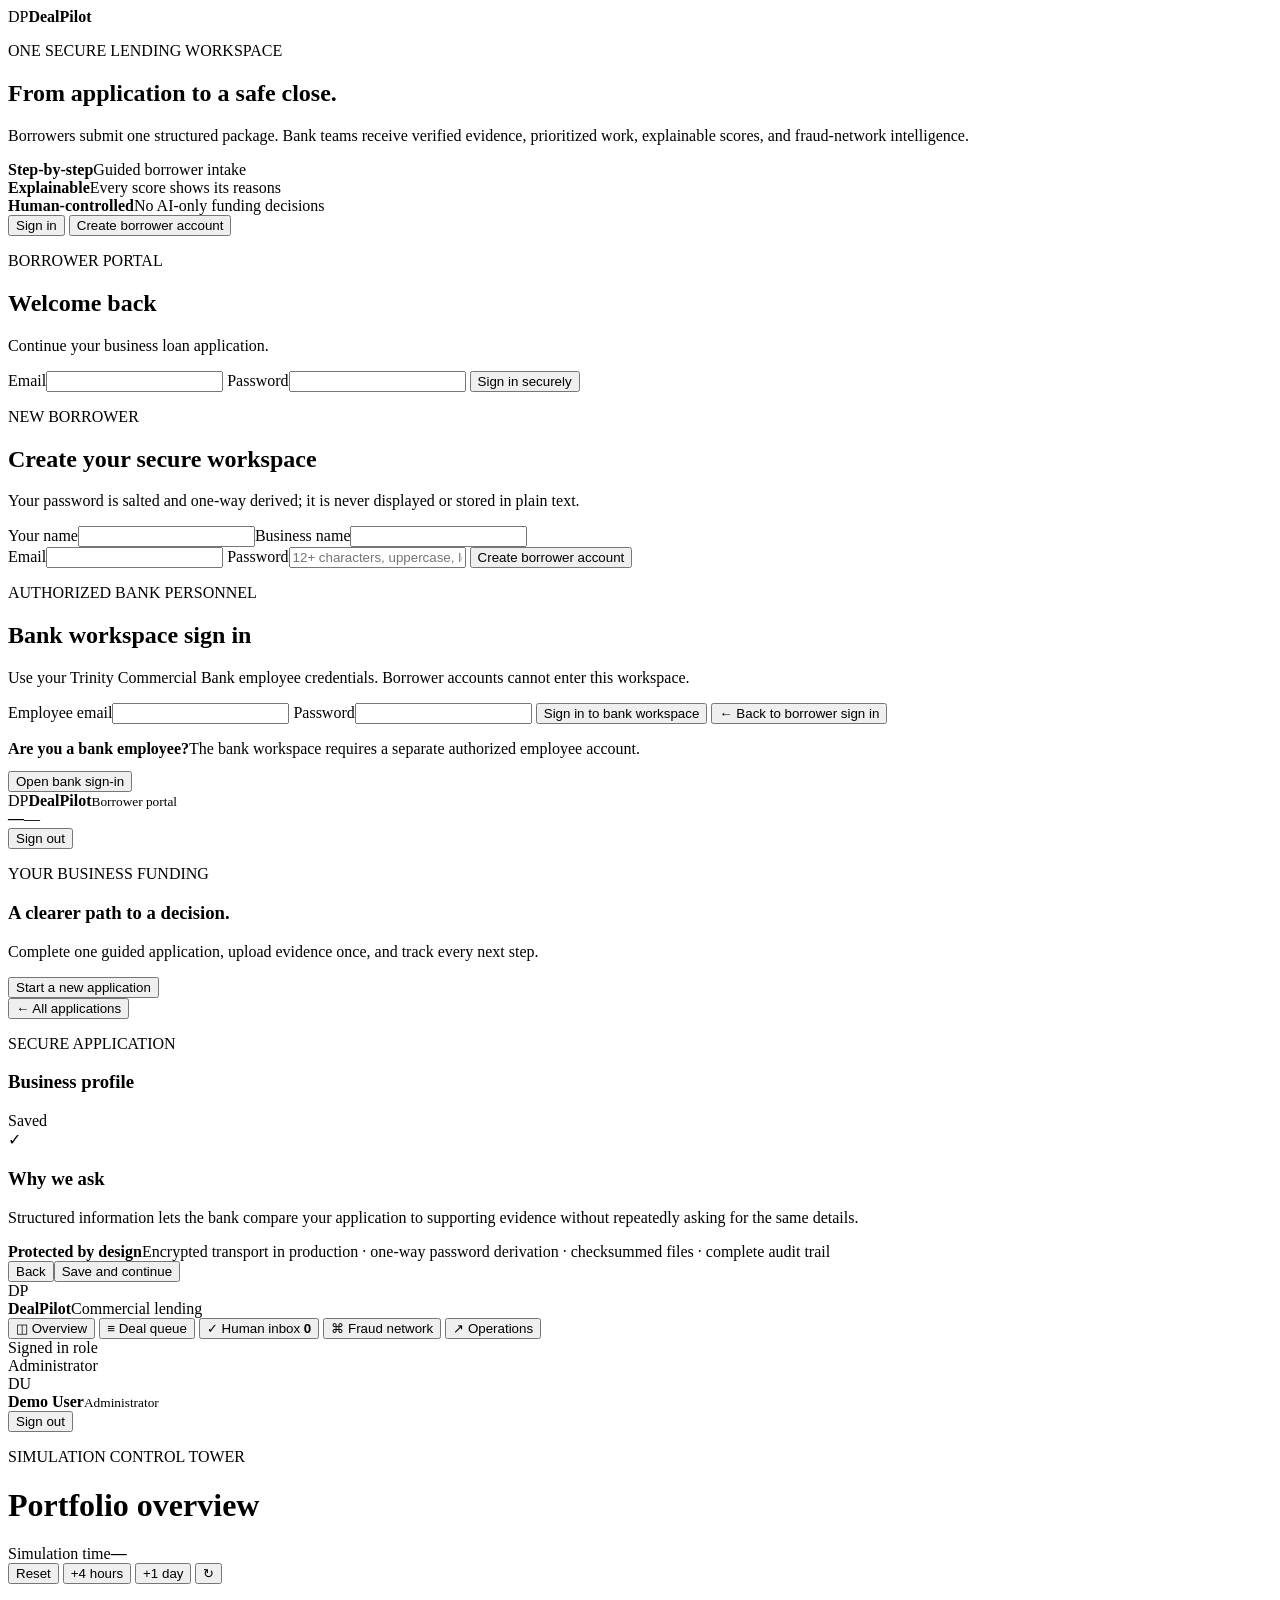
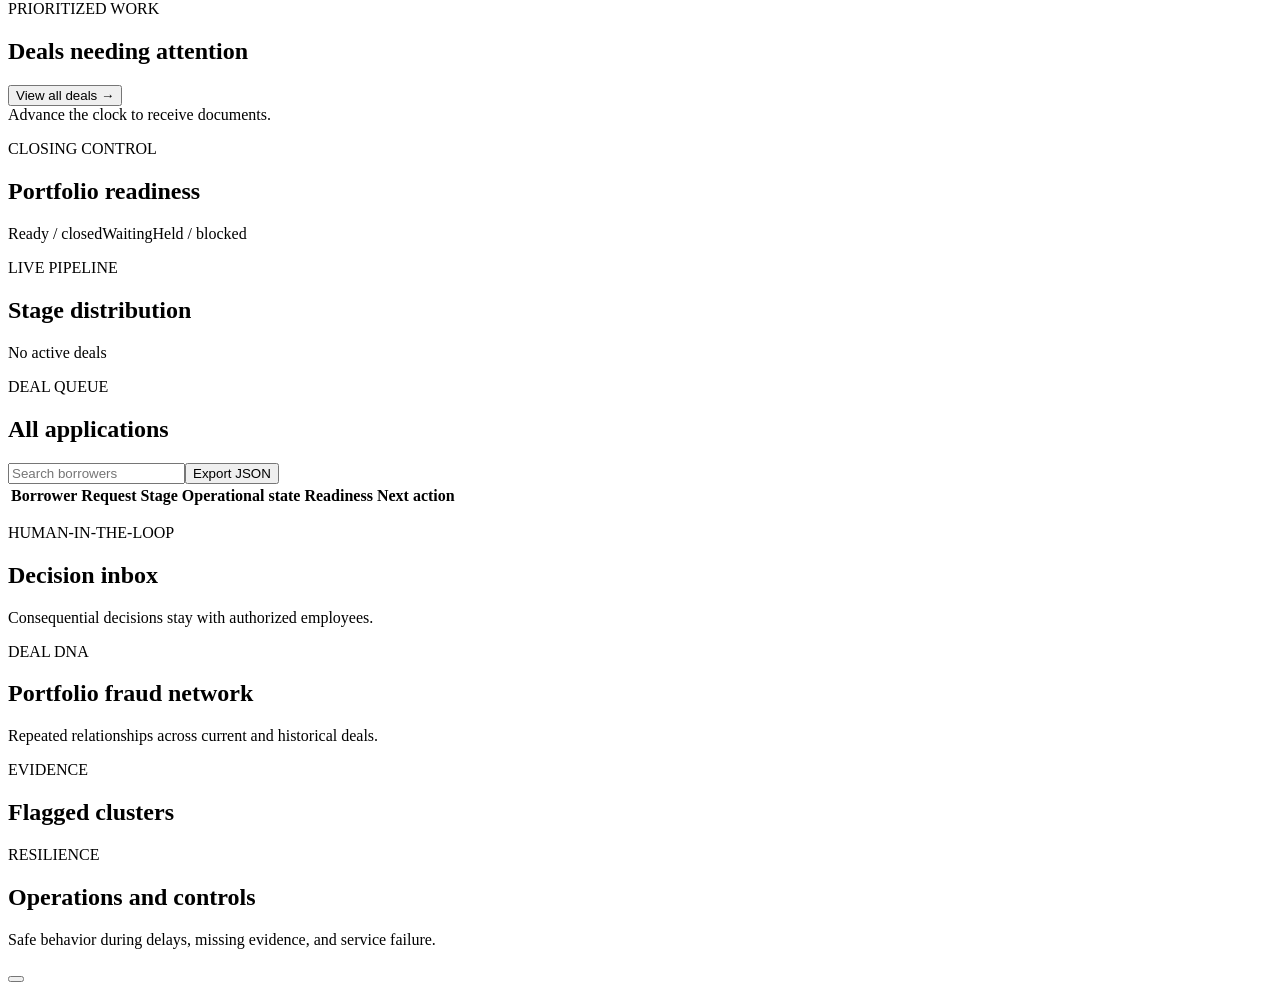
==== web/index.html @ 4db89548 "first commit" ====
<!doctype html>
<html lang="en">
<head>
  <meta charset="utf-8">
  <meta name="viewport" content="width=device-width, initial-scale=1">
  <meta name="description" content="DealPilot commercial lending control tower">
  <title>DealPilot</title>
  <link rel="preconnect" href="https://fonts.googleapis.com">
  <link rel="preconnect" href="https://fonts.gstatic.com" crossorigin>
  <link href="https://fonts.googleapis.com/css2?family=DM+Sans:wght@400;500;600;700&family=Manrope:wght@600;700&display=swap" rel="stylesheet">
  <link rel="stylesheet" href="/styles.css">
</head>
<body>
  <section id="auth-screen" class="auth-screen">
    <div class="auth-story">
      <div class="auth-brand"><span>DP</span><strong>DealPilot</strong></div>
      <p class="eyebrow">ONE SECURE LENDING WORKSPACE</p>
      <h1>From application to a safe close.</h1>
      <p>Borrowers submit one structured package. Bank teams receive verified evidence, prioritized work, explainable scores, and fraud-network intelligence.</p>
      <div class="auth-proof">
        <div><strong>Step-by-step</strong><span>Guided borrower intake</span></div>
        <div><strong>Explainable</strong><span>Every score shows its reasons</span></div>
        <div><strong>Human-controlled</strong><span>No AI-only funding decisions</span></div>
      </div>
    </div>
    <div class="auth-card">
      <div class="auth-tabs">
        <button class="auth-tab active" data-auth-tab="login">Sign in</button>
        <button class="auth-tab" data-auth-tab="signup">Create borrower account</button>
      </div>
      <form id="login-form" class="auth-form">
        <div><p class="eyebrow">BORROWER PORTAL</p><h2>Welcome back</h2><p>Continue your business loan application.</p></div>
        <label>Email<input name="email" type="email" autocomplete="email" required></label>
        <label>Password<input name="password" type="password" autocomplete="current-password" required></label>
        <button class="button primary wide" type="submit">Sign in securely</button>
      </form>
      <form id="signup-form" class="auth-form hidden">
        <div><p class="eyebrow">NEW BORROWER</p><h2>Create your secure workspace</h2><p>Your password is salted and one-way derived; it is never displayed or stored in plain text.</p></div>
        <div class="form-grid two"><label>Your name<input name="display_name" autocomplete="name" required></label><label>Business name<input name="organization" autocomplete="organization" required></label></div>
        <label>Email<input name="email" type="email" autocomplete="email" required></label>
        <label>Password<input name="password" type="password" minlength="12" autocomplete="new-password" placeholder="12+ characters, uppercase, lowercase, number" required></label>
        <button class="button primary wide" type="submit">Create borrower account</button>
      </form>
      <form id="bank-login-form" class="auth-form hidden">
        <div><p class="eyebrow">AUTHORIZED BANK PERSONNEL</p><h2>Bank workspace sign in</h2><p>Use your Trinity Commercial Bank employee credentials. Borrower accounts cannot enter this workspace.</p></div>
        <label>Employee email<input name="email" type="email" autocomplete="username" required></label>
        <label>Password<input name="password" type="password" autocomplete="current-password" required></label>
        <button class="button primary wide" type="submit">Sign in to bank workspace</button>
        <button class="text-button" type="button" data-auth-tab="login">← Back to borrower sign in</button>
      </form>
      <p id="auth-error" class="form-error" role="alert"></p>
      <div id="bank-entry" class="bank-demo">
        <div><strong>Are you a bank employee?</strong><span>The bank workspace requires a separate authorized employee account.</span></div>
        <button id="bank-login-button" class="button ghost wide" style="margin-top:13px">Open bank sign-in</button>
      </div>
    </div>
  </section>

  <section id="consumer-shell" class="consumer-shell hidden">
    <header class="consumer-header">
      <div class="auth-brand dark"><span>DP</span><strong>DealPilot</strong><small>Borrower portal</small></div>
      <div class="consumer-user"><div><strong id="consumer-name">—</strong><span id="consumer-org">—</span></div><button class="button ghost" data-logout>Sign out</button></div>
    </header>
    <main class="consumer-main">
      <section id="consumer-home">
        <div class="consumer-hero"><div><p class="eyebrow">YOUR BUSINESS FUNDING</p><h1>A clearer path to a decision.</h1><p>Complete one guided application, upload evidence once, and track every next step.</p></div><button id="new-application" class="button primary">Start a new application</button></div>
        <div id="consumer-applications" class="application-list"></div>
      </section>
      <section id="application-wizard" class="wizard hidden">
        <button class="text-button" id="back-to-applications">← All applications</button>
        <div class="wizard-heading"><div><p class="eyebrow">SECURE APPLICATION</p><h1 id="wizard-title">Business profile</h1></div><span id="wizard-save-state" class="badge green">Saved</span></div>
        <div class="wizard-progress" id="wizard-progress"></div>
        <div class="wizard-layout"><div id="wizard-content" class="wizard-card"></div><aside class="help-card"><span class="control-icon">✓</span><h3>Why we ask</h3><p id="step-help">Structured information lets the bank compare your application to supporting evidence without repeatedly asking for the same details.</p><div class="security-note"><strong>Protected by design</strong><span>Encrypted transport in production · one-way password derivation · checksummed files · complete audit trail</span></div></aside></div>
        <div class="wizard-actions"><button class="button ghost" id="wizard-back">Back</button><button class="button primary" id="wizard-next">Save and continue</button></div>
      </section>
    </main>
    <div id="consumer-toast" class="toast" role="status" aria-live="polite"></div>
  </section>

  <div id="bank-shell" class="app-shell hidden">
    <aside class="sidebar">
      <div class="brand">
        <div class="brand-mark" aria-hidden="true">DP</div>
        <div><strong>DealPilot</strong><span>Commercial lending</span></div>
      </div>

      <nav aria-label="Primary navigation">
        <button class="nav-item active" data-view="overview"><span>◫</span> Overview</button>
        <button class="nav-item" data-view="deals"><span>≡</span> Deal queue</button>
        <button class="nav-item" data-view="inbox"><span>✓</span> Human inbox <b id="nav-inbox-count">0</b></button>
        <button class="nav-item" data-view="fraud"><span>⌘</span> Fraud network</button>
        <button class="nav-item" data-view="operations"><span>↗</span> Operations</button>
      </nav>

      <div class="sidebar-footer">
        <label>Signed in role</label>
        <div id="bank-role-badge" class="role-badge">Administrator</div>
        <div class="user-chip"><span>DU</span><div><strong id="bank-user-name">Demo User</strong><small id="active-role">Administrator</small></div></div>
        <button class="sidebar-signout" data-logout>Sign out</button>
      </div>
    </aside>

    <main>
      <header class="topbar">
        <div>
          <p class="eyebrow">SIMULATION CONTROL TOWER</p>
          <h1 id="page-title">Portfolio overview</h1>
        </div>
        <div class="sim-controls">
          <div class="sim-time"><span>Simulation time</span><strong id="sim-time">—</strong></div>
          <button class="button ghost" id="reset-button">Reset</button>
          <button class="button ghost" data-advance="4h">+4 hours</button>
          <button class="button primary" data-advance="1d">+1 day</button>
          <button class="button icon" id="refresh-button" aria-label="Refresh">↻</button>
        </div>
      </header>

      <div id="toast" class="toast" role="status" aria-live="polite"></div>

      <section id="overview-view" class="view active">
        <div class="metrics" id="metrics"></div>

        <div class="layout-two">
          <section class="panel priority-panel">
            <div class="panel-heading">
              <div><p class="eyebrow">PRIORITIZED WORK</p><h2>Deals needing attention</h2></div>
              <button class="text-button" data-switch="deals">View all deals →</button>
            </div>
            <div id="priority-list" class="priority-list empty-state">Advance the clock to receive documents.</div>
          </section>

          <section class="panel readiness-panel">
            <div class="panel-heading"><div><p class="eyebrow">CLOSING CONTROL</p><h2>Portfolio readiness</h2></div></div>
            <div id="readiness-chart" class="readiness-chart"></div>
            <div class="legend"><span><i class="dot green"></i>Ready / closed</span><span><i class="dot amber"></i>Waiting</span><span><i class="dot red"></i>Held / blocked</span></div>
          </section>
        </div>

        <section class="panel">
          <div class="panel-heading">
            <div><p class="eyebrow">LIVE PIPELINE</p><h2>Stage distribution</h2></div>
            <span class="muted" id="pipeline-caption">No active deals</span>
          </div>
          <div id="pipeline" class="pipeline"></div>
        </section>
      </section>

      <section id="deals-view" class="view">
        <section class="panel table-panel">
          <div class="panel-heading">
            <div><p class="eyebrow">DEAL QUEUE</p><h2>All applications</h2></div>
            <div class="table-tools"><input id="deal-search" type="search" placeholder="Search borrowers"><button class="button ghost" id="export-button">Export JSON</button></div>
          </div>
          <div class="table-wrap">
            <table>
              <thead><tr><th>Borrower</th><th>Request</th><th>Stage</th><th>Operational state</th><th>Readiness</th><th>Next action</th></tr></thead>
              <tbody id="deal-table"></tbody>
            </table>
          </div>
        </section>
      </section>

      <section id="inbox-view" class="view">
        <div class="view-intro"><div><p class="eyebrow">HUMAN-IN-THE-LOOP</p><h2>Decision inbox</h2><p>Consequential decisions stay with authorized employees.</p></div></div>
        <div id="inbox-list" class="request-grid"></div>
      </section>

      <section id="fraud-view" class="view">
        <div class="view-intro"><div><p class="eyebrow">DEAL DNA</p><h2>Portfolio fraud network</h2><p>Repeated relationships across current and historical deals.</p></div></div>
        <div class="layout-fraud">
          <section class="panel network-panel"><div id="network" class="network"></div></section>
          <section class="panel"><div class="panel-heading"><div><p class="eyebrow">EVIDENCE</p><h2>Flagged clusters</h2></div></div><div id="fraud-list"></div></section>
        </div>
      </section>

      <section id="operations-view" class="view">
        <div class="view-intro"><div><p class="eyebrow">RESILIENCE</p><h2>Operations and controls</h2><p>Safe behavior during delays, missing evidence, and service failure.</p></div></div>
        <div id="operations-grid" class="operations-grid"></div>
      </section>
    </main>
  </div>

  <div id="deal-drawer" class="drawer" aria-hidden="true">
    <button class="drawer-backdrop" data-close-drawer aria-label="Close deal details"></button>
    <article class="drawer-content" aria-label="Deal details">
      <div id="deal-detail"></div>
    </article>
  </div>

  <script src="/app.js" defer></script>
</body>
</html>
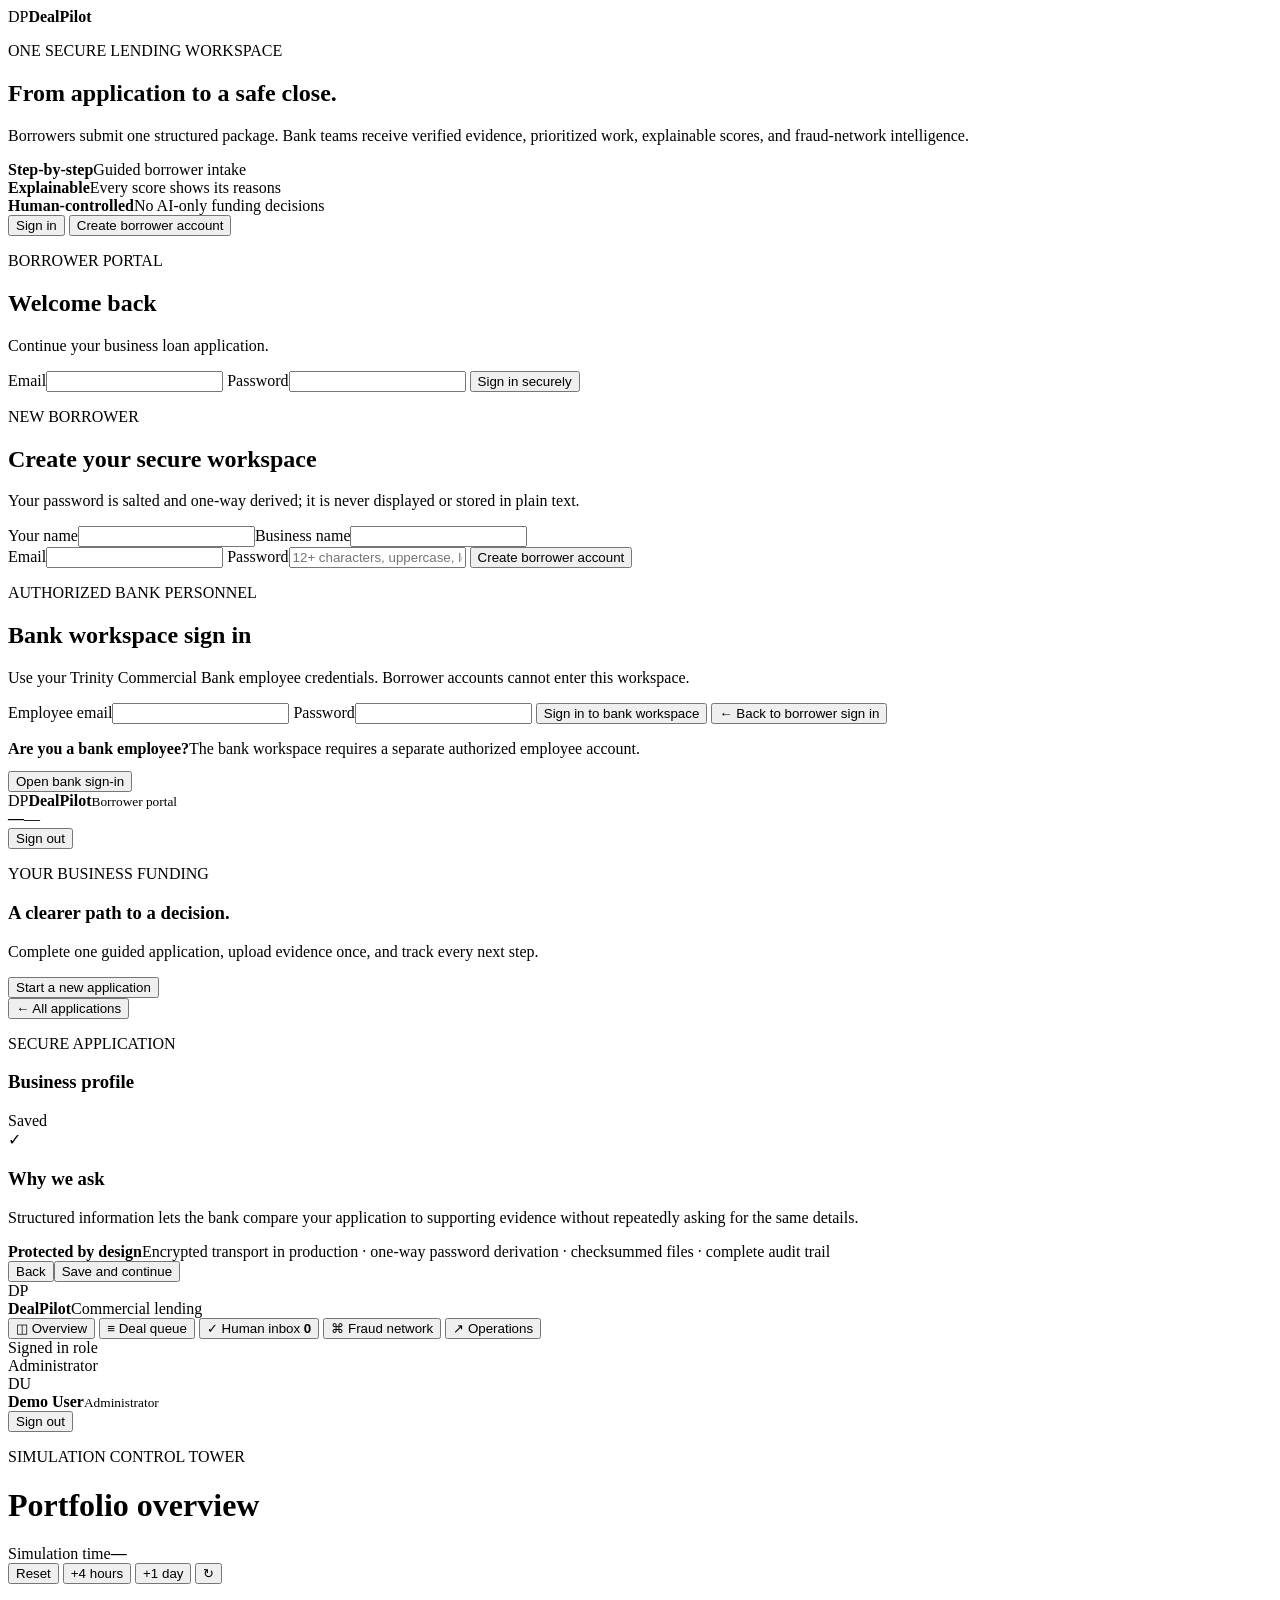
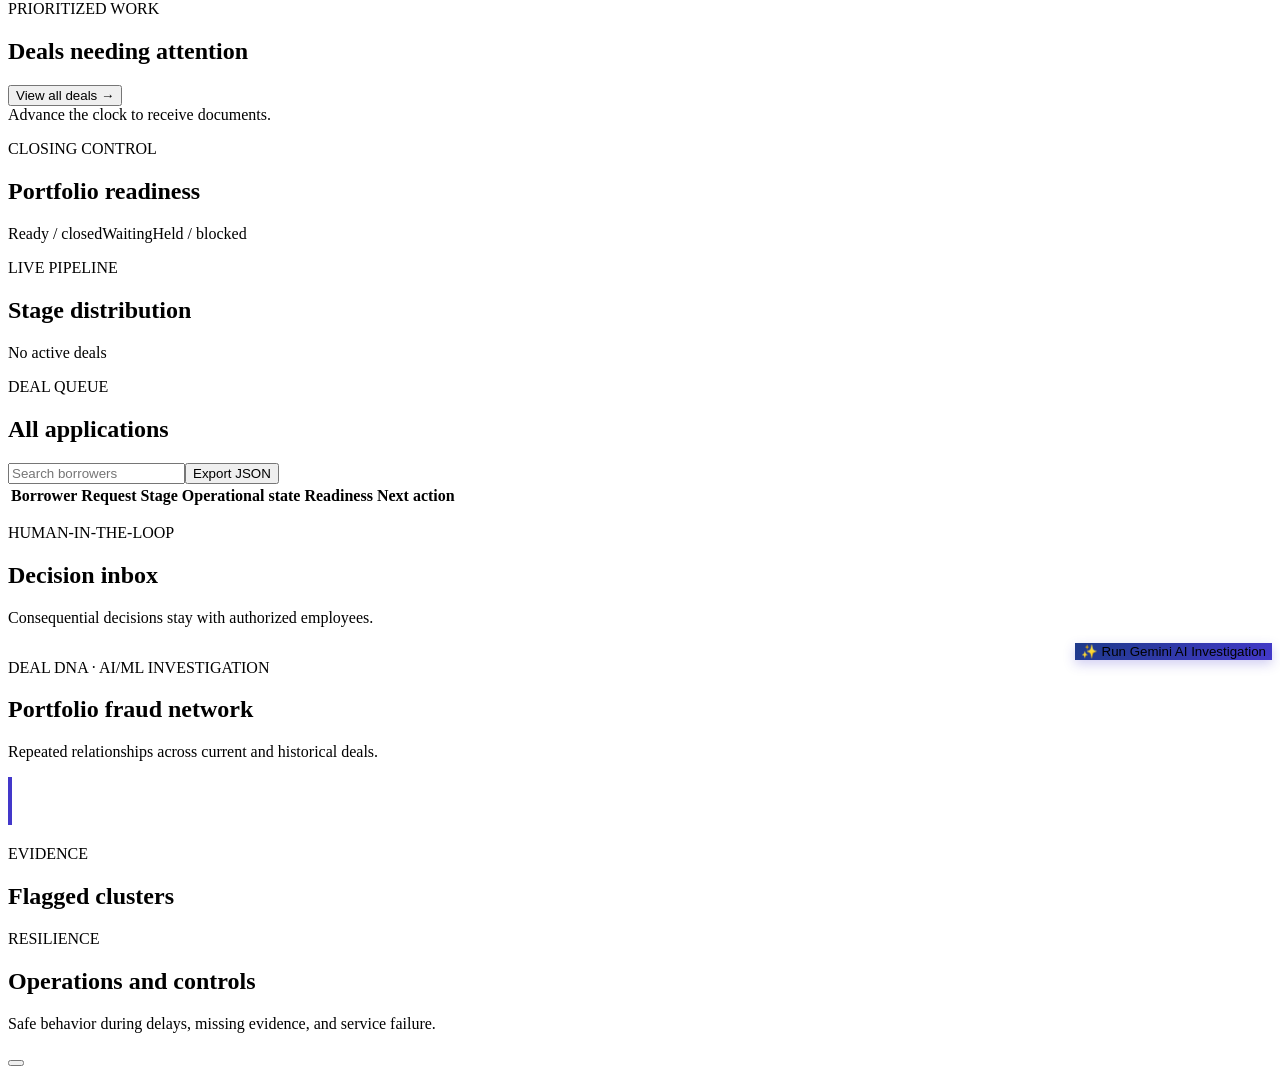
==== commit 20642e75: "uploading scenarios and gemini" ====
--- a/web/index.html
+++ b/web/index.html
@@ -166,7 +166,15 @@
       </section>
 
       <section id="fraud-view" class="view">
-        <div class="view-intro"><div><p class="eyebrow">DEAL DNA</p><h2>Portfolio fraud network</h2><p>Repeated relationships across current and historical deals.</p></div></div>
+        <div class="view-intro" style="display:flex;justify-content:space-between;align-items:flex-start;gap:20px;flex-wrap:wrap">
+          <div><p class="eyebrow">DEAL DNA · AI/ML INVESTIGATION</p><h2>Portfolio fraud network</h2><p>Repeated relationships across current and historical deals.</p></div>
+          <div style="display:flex;gap:10px;align-items:center">
+            <button class="button primary" id="btn-run-ai-ring" type="button" style="background:linear-gradient(135deg, #1e3a8a, #4338ca);border:none;box-shadow:0 4px 12px rgba(67,56,202,0.25)">
+              <span>✨</span> Run Gemini AI Investigation
+            </button>
+          </div>
+        </div>
+        <div id="ai-ring-panel" class="panel hidden" style="margin-bottom:20px;border-left:4px solid #4338ca;padding:24px"></div>
         <div class="layout-fraud">
           <section class="panel network-panel"><div id="network" class="network"></div></section>
           <section class="panel"><div class="panel-heading"><div><p class="eyebrow">EVIDENCE</p><h2>Flagged clusters</h2></div></div><div id="fraud-list"></div></section>
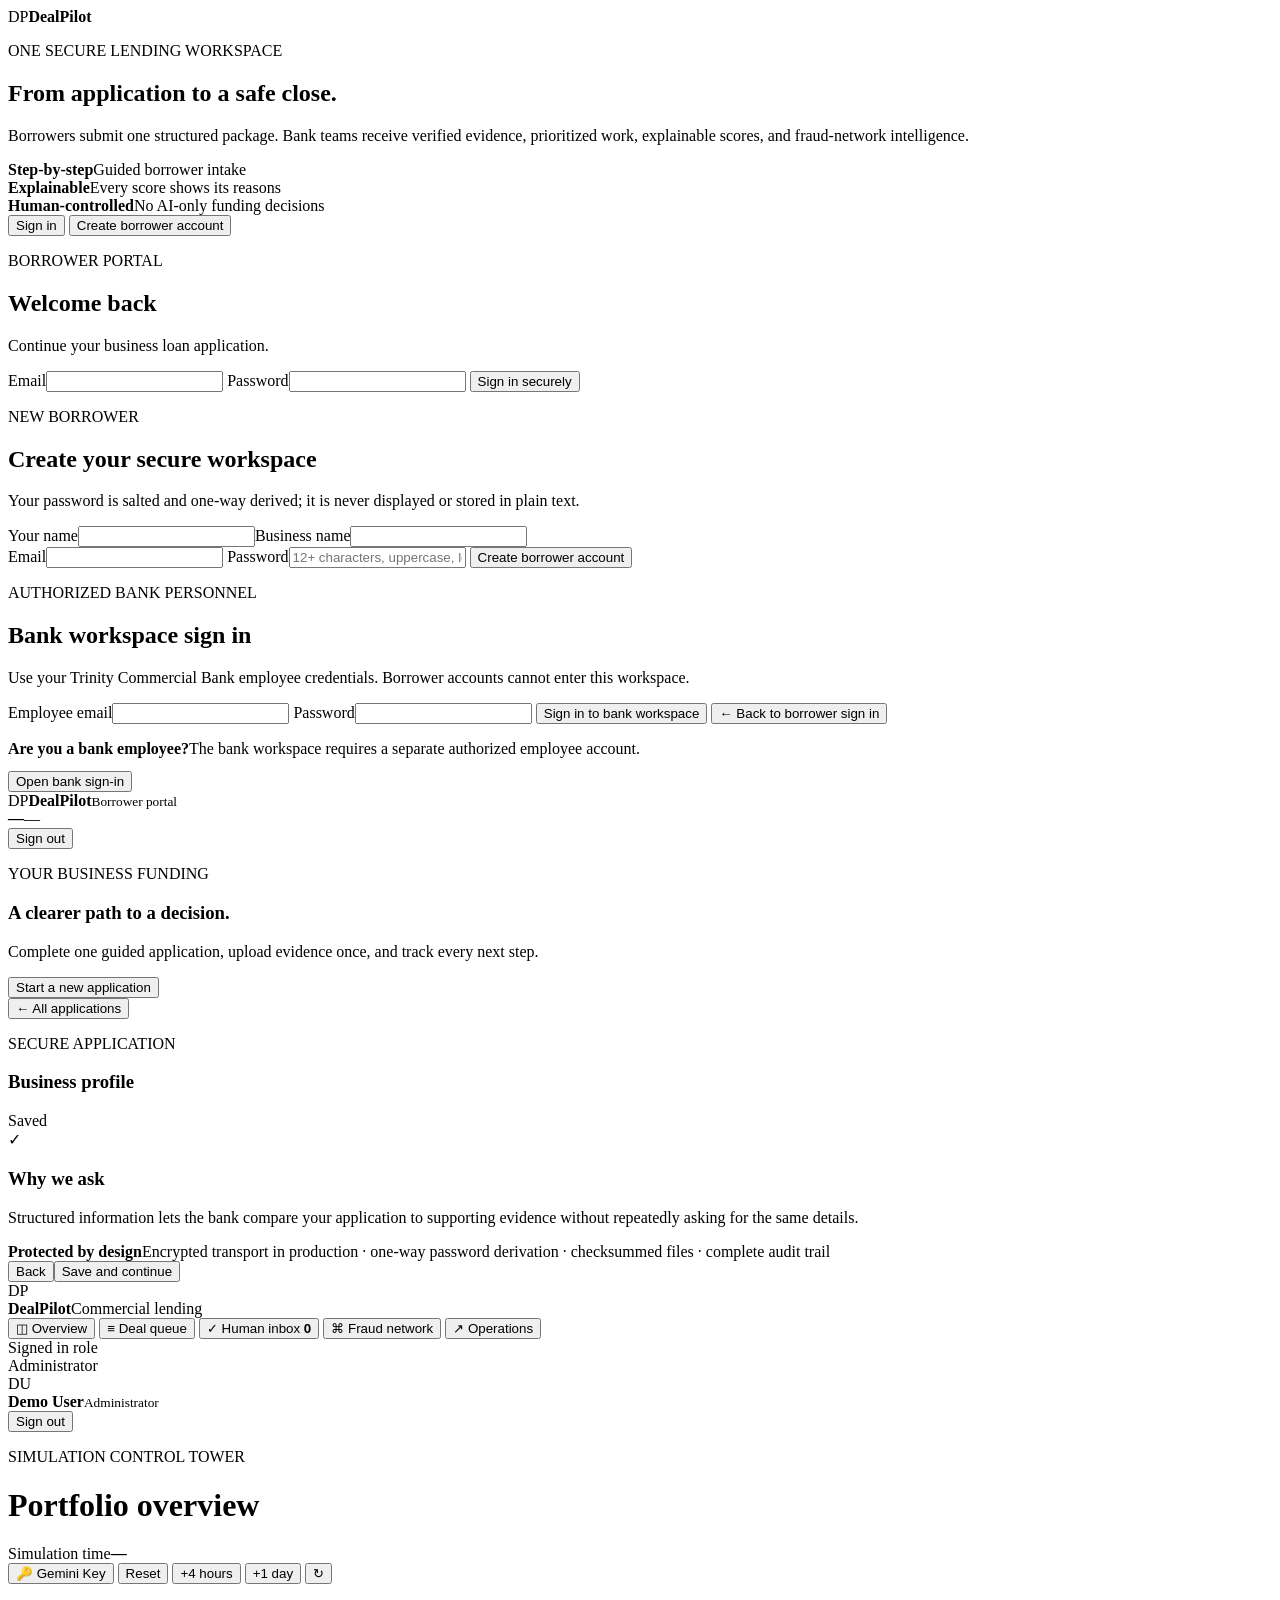
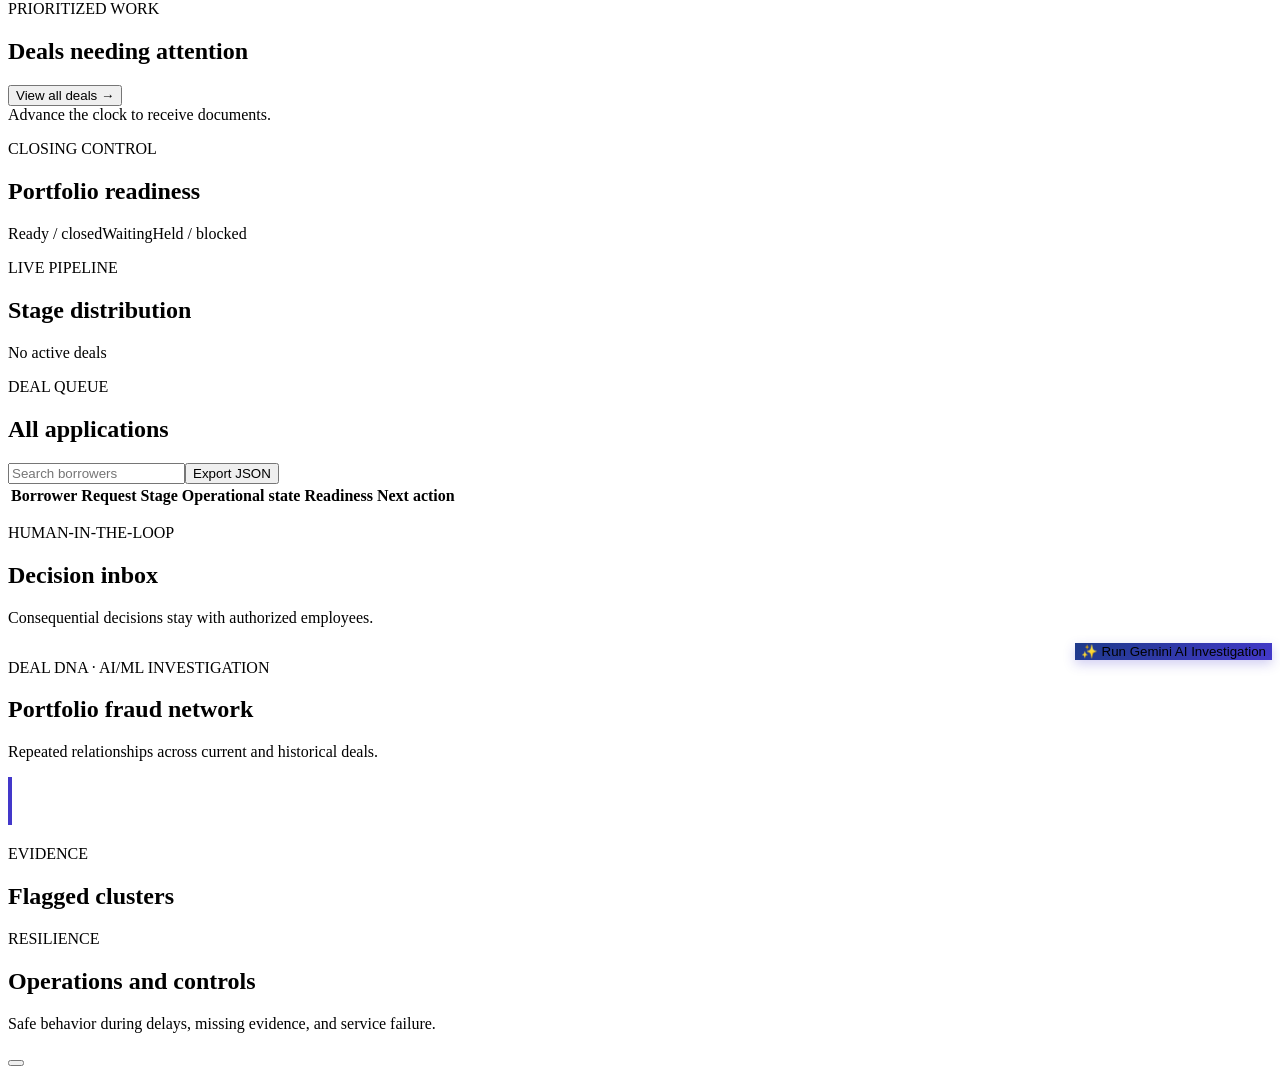
==== commit a6aba656: "gemini fixed" ====
--- a/web/index.html
+++ b/web/index.html
@@ -108,6 +108,7 @@
         </div>
         <div class="sim-controls">
           <div class="sim-time"><span>Simulation time</span><strong id="sim-time">—</strong></div>
+          <button class="button ghost" id="gemini-key-btn" title="Configure or update Gemini API Key">🔑 Gemini Key</button>
           <button class="button ghost" id="reset-button">Reset</button>
           <button class="button ghost" data-advance="4h">+4 hours</button>
           <button class="button primary" data-advance="1d">+1 day</button>
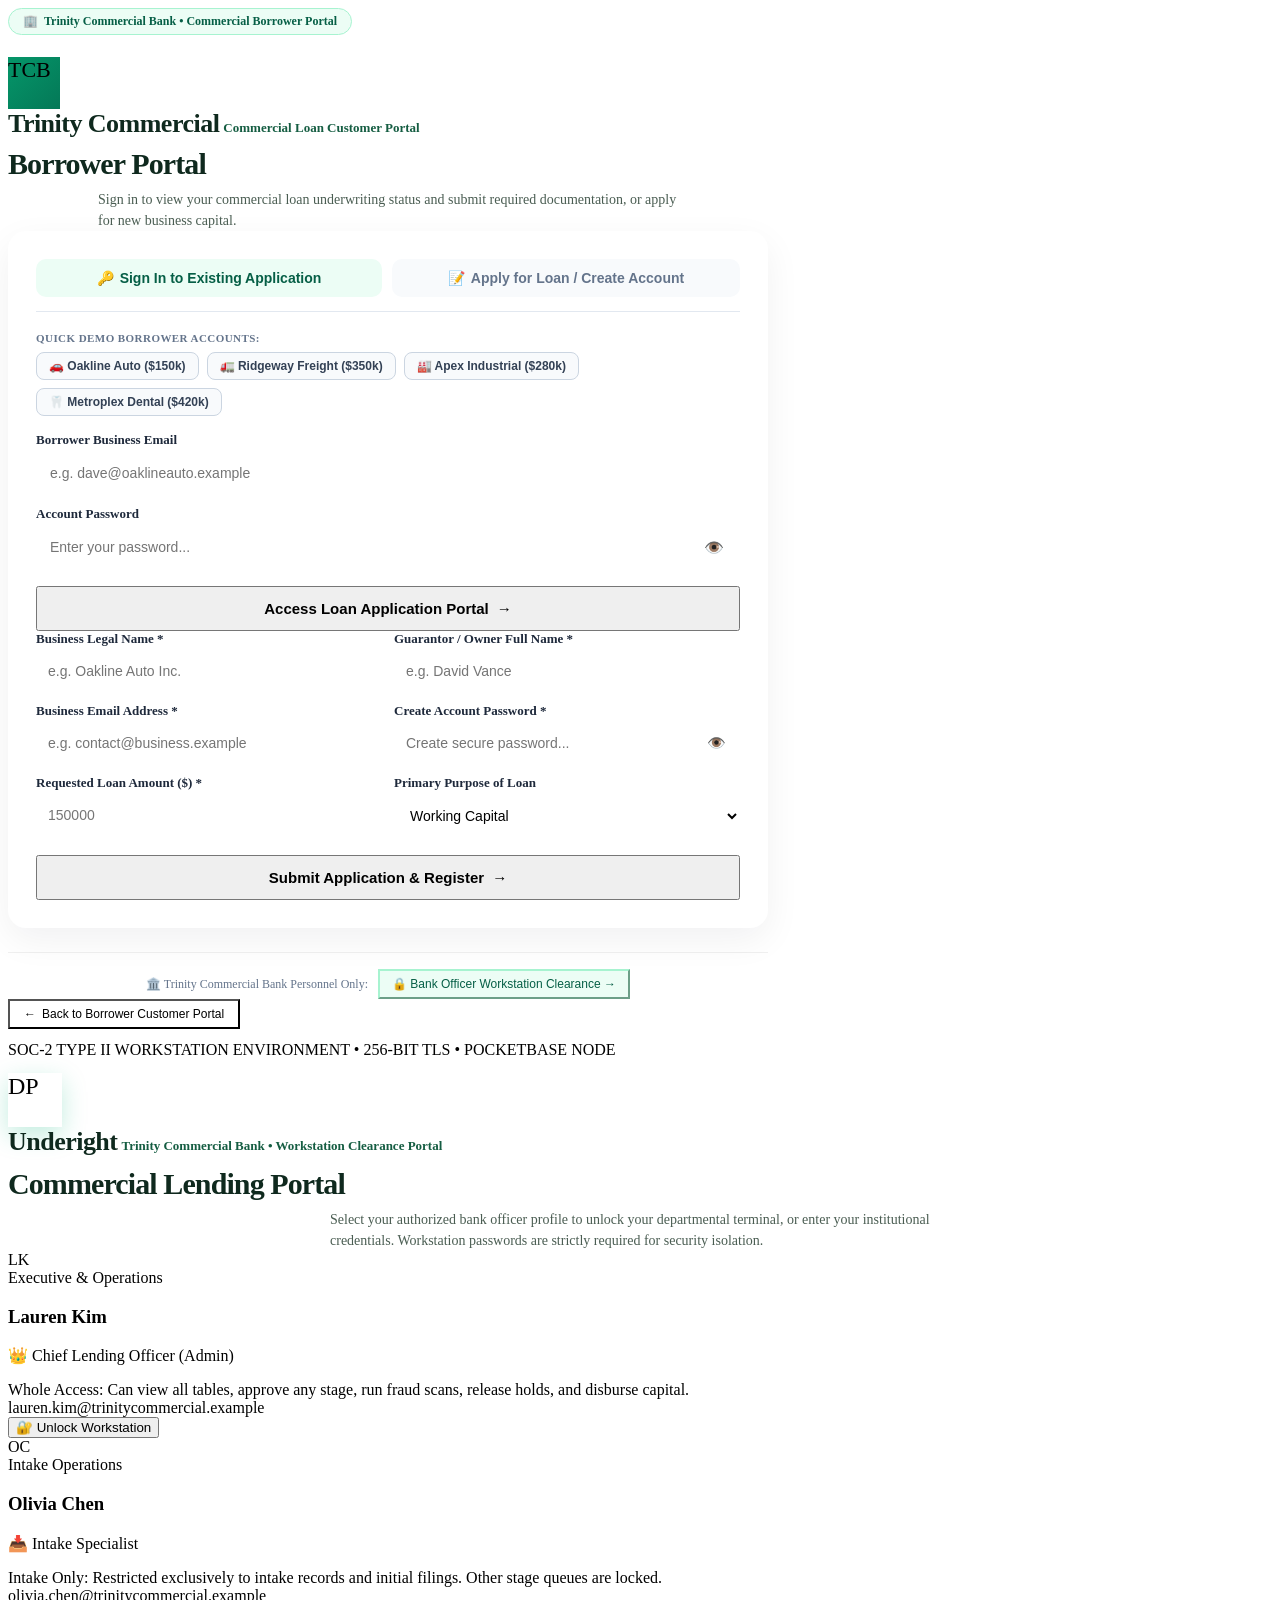
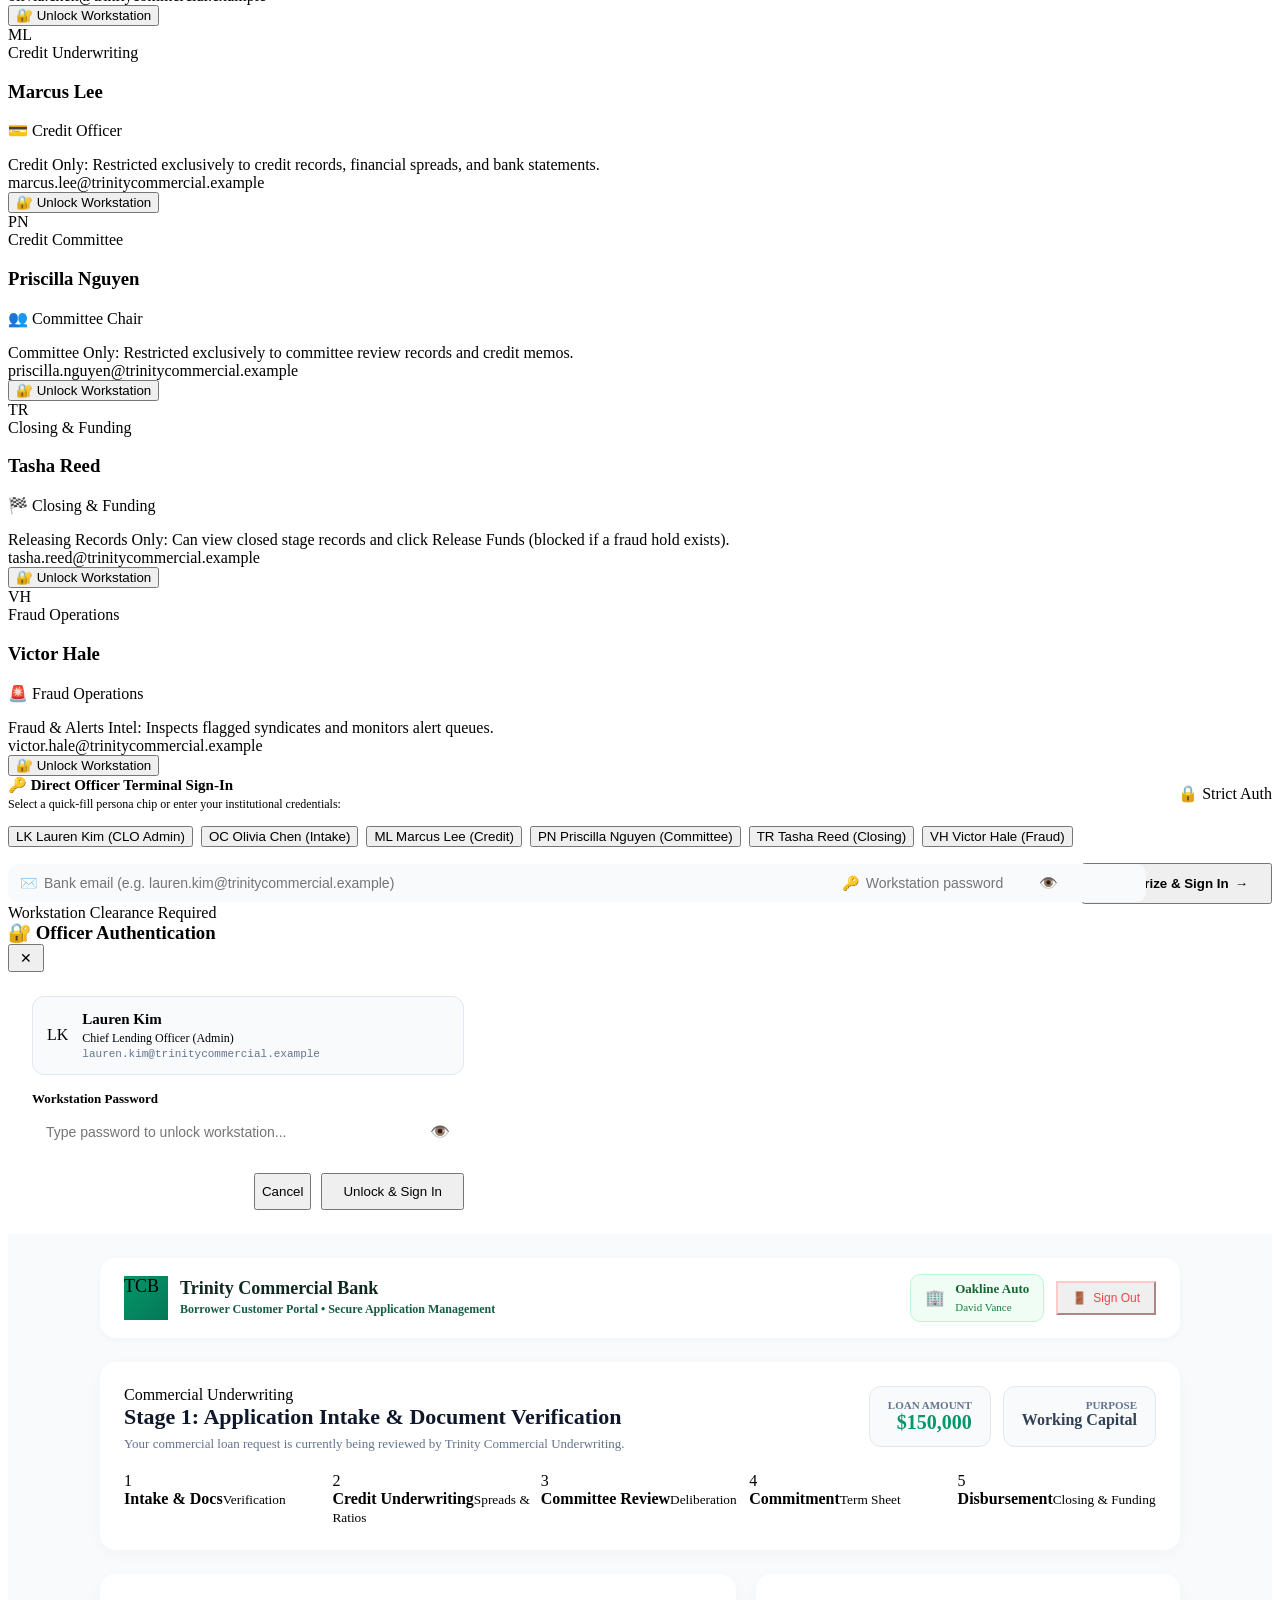
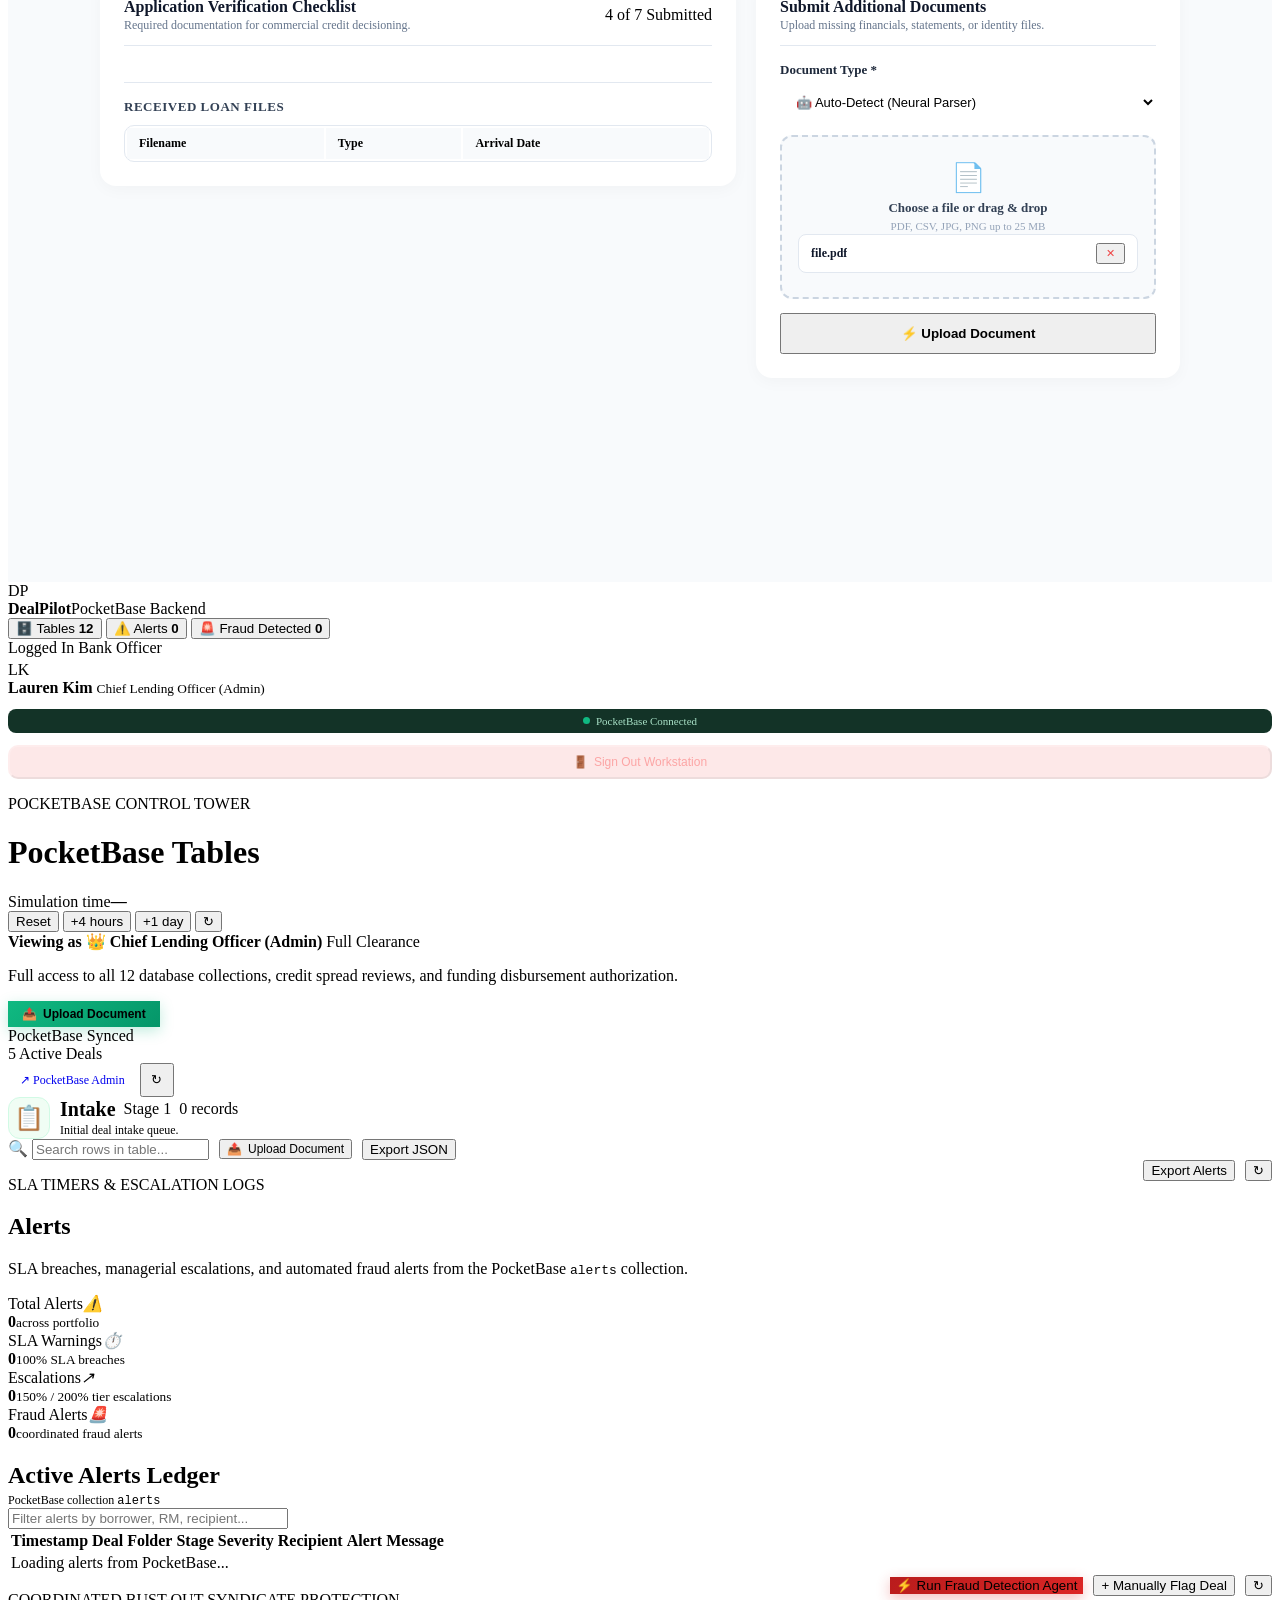
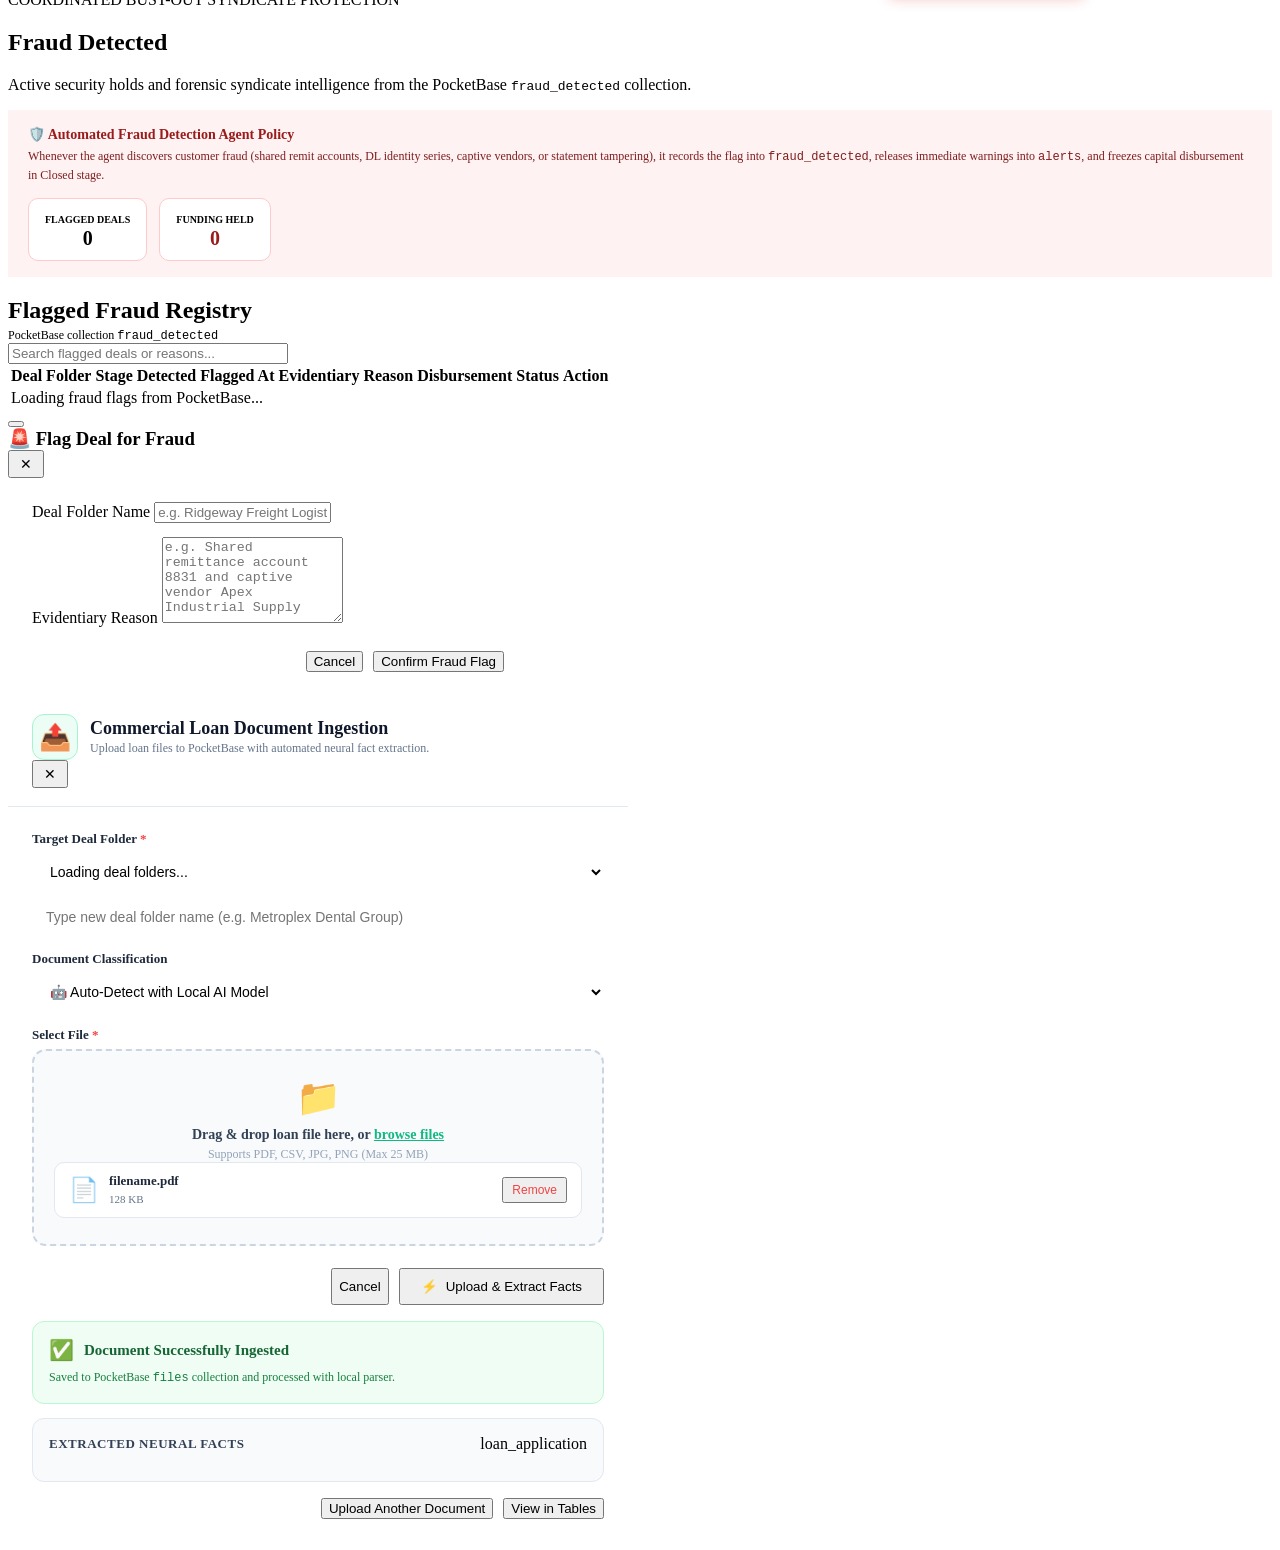
==== commit 606260f2: "upload" ====
--- a/web/index.html
+++ b/web/index.html
@@ -3,112 +3,599 @@
 <head>
   <meta charset="utf-8">
   <meta name="viewport" content="width=device-width, initial-scale=1">
-  <meta name="description" content="DealPilot commercial lending control tower">
-  <title>DealPilot</title>
+  <meta name="description" content="DealPilot PocketBase commercial lending control tower">
+  <title>Underight — PocketBase Control Tower</title>
   <link rel="preconnect" href="https://fonts.googleapis.com">
   <link rel="preconnect" href="https://fonts.gstatic.com" crossorigin>
   <link href="https://fonts.googleapis.com/css2?family=DM+Sans:wght@400;500;600;700&family=Manrope:wght@600;700&display=swap" rel="stylesheet">
   <link rel="stylesheet" href="/styles.css">
 </head>
 <body>
-  <section id="auth-screen" class="auth-screen">
-    <div class="auth-story">
-      <div class="auth-brand"><span>DP</span><strong>DealPilot</strong></div>
-      <p class="eyebrow">ONE SECURE LENDING WORKSPACE</p>
-      <h1>From application to a safe close.</h1>
-      <p>Borrowers submit one structured package. Bank teams receive verified evidence, prioritized work, explainable scores, and fraud-network intelligence.</p>
-      <div class="auth-proof">
-        <div><strong>Step-by-step</strong><span>Guided borrower intake</span></div>
-        <div><strong>Explainable</strong><span>Every score shows its reasons</span></div>
-        <div><strong>Human-controlled</strong><span>No AI-only funding decisions</span></div>
+  <!-- ========================================== -->
+  <!-- 1. Dedicated Borrower Customer Portal (Sign In & Sign Up) -->
+  <!-- ========================================== -->
+  <div id="borrower-auth-screen" class="auth-wrapper">
+    <div class="auth-card-container" style="max-width:760px;">
+      <!-- Customer Portal Header -->
+      <div class="auth-header">
+        <div class="customer-badge-pill" style="display:inline-flex;align-items:center;gap:6px;background:#ecfdf5;border:1px solid #a7f3d0;color:#065f46;font-size:12px;font-weight:700;padding:5px 14px;border-radius:999px;margin-bottom:10px;">
+          <span>🏢</span> Trinity Commercial Bank • Commercial Borrower Portal
+        </div>
+        <div class="brand" style="justify-content:center;margin:12px 0 8px;">
+          <div class="brand-mark" style="width:52px;height:52px;font-size:22px;background:linear-gradient(135deg, #059669, #047857);">TCB</div>
+          <div style="text-align:left;">
+            <strong style="font-size:26px;color:#0f291e;letter-spacing:-0.02em;">Trinity Commercial</strong>
+            <span style="font-size:13px;color:#155d42;font-weight:700;">Commercial Loan Customer Portal</span>
+          </div>
+        </div>
+        <h1 style="font-size:30px;color:#0f291e;margin:0 0 8px;font-weight:800;letter-spacing:-0.03em;">Borrower Portal</h1>
+        <p style="color:#4a5d52;font-size:14px;max-width:580px;margin:0 auto;line-height:1.5;">
+          Sign in to view your commercial loan underwriting status and submit required documentation, or apply for new business capital.
+        </p>
+      </div>
+
+      <!-- Borrower Portal Tabs: Sign In vs Create Account -->
+      <div class="borrower-portal-card" style="background:white;border:1px solid var(--line);border-radius:18px;box-shadow:0 12px 36px rgba(15,23,42,0.06);padding:28px;text-align:left;">
+        <div class="borrower-tabs" style="display:flex;gap:10px;border-bottom:1px solid #e2e8f0;padding-bottom:14px;margin-bottom:20px;">
+          <button type="button" id="tab-borrower-login-btn" class="borrower-tab-btn active" style="flex:1;padding:10px 16px;border-radius:10px;font-weight:700;font-size:14px;border:none;background:#ecfdf5;color:#065f46;cursor:pointer;display:flex;align-items:center;justify-content:center;gap:6px;">
+            <span>🔑</span> Sign In to Existing Application
+          </button>
+          <button type="button" id="tab-borrower-register-btn" class="borrower-tab-btn" style="flex:1;padding:10px 16px;border-radius:10px;font-weight:600;font-size:14px;border:1px solid transparent;background:#f8fafc;color:#64748b;cursor:pointer;display:flex;align-items:center;justify-content:center;gap:6px;">
+            <span>📝</span> Apply for Loan / Create Account
+          </button>
+        </div>
+
+        <!-- 1. Sign In Tab Content -->
+        <div id="borrower-login-pane">
+          <!-- Fast Fill Demo Borrower Accounts -->
+          <div style="margin-bottom:16px;">
+            <label style="display:block;font-size:11px;font-weight:700;color:#64748b;text-transform:uppercase;letter-spacing:0.04em;margin-bottom:8px;">
+              Quick Demo Borrower Accounts:
+            </label>
+            <div style="display:flex;flex-wrap:wrap;gap:8px;">
+              <button type="button" class="demo-borrower-chip" data-borrower-email="dave@oaklineauto.example" data-borrower-pass="DealPilot2026!" style="padding:6px 12px;border-radius:8px;border:1px solid #cbd5e1;background:#f8fafc;font-size:12px;font-weight:600;color:#334155;cursor:pointer;">
+                🚗 Oakline Auto ($150k)
+              </button>
+              <button type="button" class="demo-borrower-chip" data-borrower-email="borrower@ridgewayfreight.example" data-borrower-pass="DealPilot2026!" style="padding:6px 12px;border-radius:8px;border:1px solid #cbd5e1;background:#f8fafc;font-size:12px;font-weight:600;color:#334155;cursor:pointer;">
+                🚛 Ridgeway Freight ($350k)
+              </button>
+              <button type="button" class="demo-borrower-chip" data-borrower-email="sarah@apexindustrial.example" data-borrower-pass="DealPilot2026!" style="padding:6px 12px;border-radius:8px;border:1px solid #cbd5e1;background:#f8fafc;font-size:12px;font-weight:600;color:#334155;cursor:pointer;">
+                🏭 Apex Industrial ($280k)
+              </button>
+              <button type="button" class="demo-borrower-chip" data-borrower-email="applicant@metroplexdental.example" data-borrower-pass="DealPilot2026!" style="padding:6px 12px;border-radius:8px;border:1px solid #cbd5e1;background:#f8fafc;font-size:12px;font-weight:600;color:#334155;cursor:pointer;">
+                🦷 Metroplex Dental ($420k)
+              </button>
+            </div>
+          </div>
+
+          <form id="form-borrower-login" style="display:flex;flex-direction:column;gap:14px;">
+            <label style="display:flex;flex-direction:column;gap:6px;font-size:13px;font-weight:600;color:#1e293b;">
+              Borrower Business Email
+              <input id="borrower-login-email" type="email" placeholder="e.g. dave@oaklineauto.example" required style="padding:11px 14px;border:1px solid var(--line);border-radius:10px;font-size:14px;">
+            </label>
+
+            <label style="display:flex;flex-direction:column;gap:6px;font-size:13px;font-weight:600;color:#1e293b;">
+              Account Password
+              <div style="position:relative;display:flex;align-items:center;">
+                <input id="borrower-login-pass" type="password" placeholder="Enter your password..." required style="padding:11px 40px 11px 14px;border:1px solid var(--line);border-radius:10px;font-size:14px;width:100%;">
+                <button type="button" id="btn-toggle-borrower-login-pass" style="position:absolute;right:10px;background:none;border:none;cursor:pointer;font-size:16px;color:#64748b;" title="Show/Hide Password">👁️</button>
+              </div>
+            </label>
+
+            <button type="submit" class="button primary" style="padding:12px;font-size:15px;font-weight:700;display:flex;align-items:center;justify-content:center;gap:8px;margin-top:6px;">
+              <span>Access Loan Application Portal</span> →
+            </button>
+          </form>
+        </div>
+
+        <!-- 2. Register / Apply Tab Content -->
+        <div id="borrower-register-pane" class="hidden">
+          <form id="form-borrower-register" style="display:flex;flex-direction:column;gap:14px;">
+            <div style="display:grid;grid-template-columns:1fr 1fr;gap:12px;">
+              <label style="display:flex;flex-direction:column;gap:6px;font-size:13px;font-weight:600;color:#1e293b;">
+                Business Legal Name *
+                <input id="borrower-reg-biz" type="text" placeholder="e.g. Oakline Auto Inc." required style="padding:10px 12px;border:1px solid var(--line);border-radius:10px;font-size:14px;">
+              </label>
+
+              <label style="display:flex;flex-direction:column;gap:6px;font-size:13px;font-weight:600;color:#1e293b;">
+                Guarantor / Owner Full Name *
+                <input id="borrower-reg-name" type="text" placeholder="e.g. David Vance" required style="padding:10px 12px;border:1px solid var(--line);border-radius:10px;font-size:14px;">
+              </label>
+            </div>
+
+            <div style="display:grid;grid-template-columns:1fr 1fr;gap:12px;">
+              <label style="display:flex;flex-direction:column;gap:6px;font-size:13px;font-weight:600;color:#1e293b;">
+                Business Email Address *
+                <input id="borrower-reg-email" type="email" placeholder="e.g. contact@business.example" required style="padding:10px 12px;border:1px solid var(--line);border-radius:10px;font-size:14px;">
+              </label>
+
+              <label style="display:flex;flex-direction:column;gap:6px;font-size:13px;font-weight:600;color:#1e293b;">
+                Create Account Password *
+                <div style="position:relative;display:flex;align-items:center;">
+                  <input id="borrower-reg-pass" type="password" placeholder="Create secure password..." required style="padding:10px 36px 10px 12px;border:1px solid var(--line);border-radius:10px;font-size:14px;width:100%;">
+                  <button type="button" id="btn-toggle-borrower-reg-pass" style="position:absolute;right:8px;background:none;border:none;cursor:pointer;font-size:15px;color:#64748b;" title="Show/Hide Password">👁️</button>
+                </div>
+              </label>
+            </div>
+
+            <div style="display:grid;grid-template-columns:1fr 1fr;gap:12px;">
+              <label style="display:flex;flex-direction:column;gap:6px;font-size:13px;font-weight:600;color:#1e293b;">
+                Requested Loan Amount ($) *
+                <input id="borrower-reg-amount" type="number" step="1000" min="10000" placeholder="150000" required style="padding:10px 12px;border:1px solid var(--line);border-radius:10px;font-size:14px;">
+              </label>
+
+              <label style="display:flex;flex-direction:column;gap:6px;font-size:13px;font-weight:600;color:#1e293b;">
+                Primary Purpose of Loan
+                <select id="borrower-reg-purpose" style="padding:10px 12px;border:1px solid var(--line);border-radius:10px;font-size:14px;background:white;">
+                  <option value="working_capital">Working Capital</option>
+                  <option value="equipment">Equipment Purchase</option>
+                  <option value="expansion">Facility Expansion</option>
+                  <option value="inventory">Inventory Procurement</option>
+                  <option value="refinance">Debt Refinance</option>
+                </select>
+              </label>
+            </div>
+
+            <button type="submit" class="button primary" style="padding:12px;font-size:15px;font-weight:700;display:flex;align-items:center;justify-content:center;gap:8px;margin-top:6px;">
+              <span>Submit Application & Register</span> →
+            </button>
+          </form>
+        </div>
+      </div>
+
+      <!-- Discreet Bank Staff Link at Bottom -->
+      <div style="margin-top:24px;padding-top:16px;border-top:1px solid rgba(0,0,0,0.06);display:flex;align-items:center;justify-content:center;gap:10px;">
+        <span style="font-size:12px;color:#64748b;">🏛️ Trinity Commercial Bank Personnel Only:</span>
+        <button type="button" id="btn-goto-staff-portal" class="button ghost" style="font-size:12px;padding:6px 12px;color:#065f46;border-color:#a7f3d0;background:#ecfdf5;">
+          <span>🔒</span> Bank Officer Workstation Clearance →
+        </button>
       </div>
     </div>
-    <div class="auth-card">
-      <div class="auth-tabs">
-        <button class="auth-tab active" data-auth-tab="login">Sign in</button>
-        <button class="auth-tab" data-auth-tab="signup">Create borrower account</button>
-      </div>
-      <form id="login-form" class="auth-form">
-        <div><p class="eyebrow">BORROWER PORTAL</p><h2>Welcome back</h2><p>Continue your business loan application.</p></div>
-        <label>Email<input name="email" type="email" autocomplete="email" required></label>
-        <label>Password<input name="password" type="password" autocomplete="current-password" required></label>
-        <button class="button primary wide" type="submit">Sign in securely</button>
+  </div>
+
+  <!-- ========================================== -->
+  <!-- 2. Authentic Bank Officer Authentication Screen -->
+  <!-- ========================================== -->
+  <div id="auth-screen" class="auth-wrapper hidden">
+    <div class="auth-card-container">
+      <!-- Back to Borrower Portal Link -->
+      <div style="display:flex;justify-content:flex-start;margin-bottom:12px;">
+        <button type="button" id="btn-goto-borrower-portal" class="button ghost" style="font-size:12px;padding:6px 14px;display:flex;align-items:center;gap:6px;background:white;">
+          <span>←</span> Back to Borrower Customer Portal
+        </button>
+      </div>
+      <!-- High-Tech Security Clearance Header -->
+      <div class="auth-header">
+        <div class="auth-telemetry-pill">
+          <span class="telemetry-beacon"></span>
+          <span>SOC-2 TYPE II WORKSTATION ENVIRONMENT • 256-BIT TLS • POCKETBASE NODE</span>
+        </div>
+        <div class="brand" style="justify-content:center;margin:14px 0 10px;">
+          <div class="brand-mark" style="width:54px;height:54px;font-size:24px;box-shadow:0 8px 24px rgba(16,185,129,0.25);">DP</div>
+          <div style="text-align:left;">
+            <strong style="font-size:26px;color:#0f291e;letter-spacing:-0.02em;">Underight</strong>
+            <span style="font-size:13px;color:#155d42;font-weight:700;">Trinity Commercial Bank • Workstation Clearance Portal</span>
+          </div>
+        </div>
+        <h1 style="font-size:30px;color:#0f291e;margin:0 0 8px;font-weight:800;letter-spacing:-0.03em;">Commercial Lending Portal</h1>
+        <p style="color:#4a5d52;font-size:14px;max-width:620px;margin:0 auto;line-height:1.5;">
+          Select your authorized bank officer profile to unlock your departmental terminal, or enter your institutional credentials. Workstation passwords are strictly required for security isolation.
+        </p>
+      </div>
+
+      <!-- Account Selection Cards Grid -->
+      <div class="auth-accounts-grid">
+        <!-- 1. Chief Lending Officer (Admin) -->
+        <article class="account-card card-admin" data-auth-card="lauren.kim">
+          <div class="account-card-top">
+            <span class="account-avatar admin">LK</span>
+            <div>
+              <span class="badge green">Executive & Operations</span>
+              <h3 class="account-name">Lauren Kim</h3>
+              <p class="account-role">👑 Chief Lending Officer (Admin)</p>
+            </div>
+          </div>
+          <div class="account-desc">
+            Whole Access: Can view all tables, approve any stage, run fraud scans, release holds, and disburse capital.
+          </div>
+          <div class="account-email">lauren.kim@trinitycommercial.example</div>
+          <button type="button" class="button primary account-btn" data-auth-card="lauren.kim">
+            <span>🔐</span> Unlock Workstation
+          </button>
+        </article>
+
+        <!-- 2. Intake Specialist -->
+        <article class="account-card card-intake" data-auth-card="olivia.chen">
+          <div class="account-card-top">
+            <span class="account-avatar intake">OC</span>
+            <div>
+              <span class="badge blue">Intake Operations</span>
+              <h3 class="account-name">Olivia Chen</h3>
+              <p class="account-role">📥 Intake Specialist</p>
+            </div>
+          </div>
+          <div class="account-desc">
+            Intake Only: Restricted exclusively to intake records and initial filings. Other stage queues are locked.
+          </div>
+          <div class="account-email">olivia.chen@trinitycommercial.example</div>
+          <button type="button" class="button ghost account-btn" data-auth-card="olivia.chen">
+            <span>🔐</span> Unlock Workstation
+          </button>
+        </article>
+
+        <!-- 3. Credit Officer -->
+        <article class="account-card card-credit" data-auth-card="marcus.lee">
+          <div class="account-card-top">
+            <span class="account-avatar credit">ML</span>
+            <div>
+              <span class="badge blue">Credit Underwriting</span>
+              <h3 class="account-name">Marcus Lee</h3>
+              <p class="account-role">💳 Credit Officer</p>
+            </div>
+          </div>
+          <div class="account-desc">
+            Credit Only: Restricted exclusively to credit records, financial spreads, and bank statements.
+          </div>
+          <div class="account-email">marcus.lee@trinitycommercial.example</div>
+          <button type="button" class="button ghost account-btn" data-auth-card="marcus.lee">
+            <span>🔐</span> Unlock Workstation
+          </button>
+        </article>
+
+        <!-- 4. Committee Approver -->
+        <article class="account-card card-committee" data-auth-card="priscilla.nguyen">
+          <div class="account-card-top">
+            <span class="account-avatar committee">PN</span>
+            <div>
+              <span class="badge purple">Credit Committee</span>
+              <h3 class="account-name">Priscilla Nguyen</h3>
+              <p class="account-role">👥 Committee Chair</p>
+            </div>
+          </div>
+          <div class="account-desc">
+            Committee Only: Restricted exclusively to committee review records and credit memos.
+          </div>
+          <div class="account-email">priscilla.nguyen@trinitycommercial.example</div>
+          <button type="button" class="button ghost account-btn" data-auth-card="priscilla.nguyen">
+            <span>🔐</span> Unlock Workstation
+          </button>
+        </article>
+
+        <!-- 5. Closing & Funding -->
+        <article class="account-card card-closing" data-auth-card="tasha.reed">
+          <div class="account-card-top">
+            <span class="account-avatar closing">TR</span>
+            <div>
+              <span class="badge amber">Closing & Funding</span>
+              <h3 class="account-name">Tasha Reed</h3>
+              <p class="account-role">🏁 Closing & Funding</p>
+            </div>
+          </div>
+          <div class="account-desc">
+            Releasing Records Only: Can view closed stage records and click Release Funds (blocked if a fraud hold exists).
+          </div>
+          <div class="account-email">tasha.reed@trinitycommercial.example</div>
+          <button type="button" class="button ghost account-btn" data-auth-card="tasha.reed">
+            <span>🔐</span> Unlock Workstation
+          </button>
+        </article>
+
+        <!-- 6. Fraud Operations -->
+        <article class="account-card card-fraud" data-auth-card="victor.hale">
+          <div class="account-card-top">
+            <span class="account-avatar fraud">VH</span>
+            <div>
+              <span class="badge red">Fraud Operations</span>
+              <h3 class="account-name">Victor Hale</h3>
+              <p class="account-role">🚨 Fraud Operations</p>
+            </div>
+          </div>
+          <div class="account-desc">
+            Fraud & Alerts Intel: Inspects flagged syndicates and monitors alert queues.
+          </div>
+          <div class="account-email">victor.hale@trinitycommercial.example</div>
+          <button type="button" class="button ghost account-btn" data-auth-card="victor.hale">
+            <span>🔐</span> Unlock Workstation
+          </button>
+        </article>
+      </div>
+
+      <!-- Direct Officer Credential Sign-In Section -->
+      <div class="auth-manual-login">
+        <div style="display:flex;align-items:center;justify-content:space-between;flex-wrap:wrap;gap:10px;margin-bottom:14px;text-align:left;">
+          <div>
+            <strong style="display:block;font-size:15px;color:var(--ink);">🔑 Direct Officer Terminal Sign-In</strong>
+            <span style="font-size:12px;color:var(--muted);">Select a quick-fill persona chip or enter your institutional credentials:</span>
+          </div>
+          <div class="security-chip-pill">
+            <span>🔒 Strict Auth</span>
+          </div>
+        </div>
+
+        <!-- Quick Fill Persona Chips -->
+        <div class="auth-persona-chips" style="display:flex;flex-wrap:wrap;gap:8px;margin-bottom:16px;">
+          <button type="button" class="auth-chip" data-fill-email="lauren.kim@trinitycommercial.example" data-person-id="lauren.kim">
+            <span class="chip-avatar admin">LK</span> Lauren Kim (CLO Admin)
+          </button>
+          <button type="button" class="auth-chip" data-fill-email="olivia.chen@trinitycommercial.example" data-person-id="olivia.chen">
+            <span class="chip-avatar intake">OC</span> Olivia Chen (Intake)
+          </button>
+          <button type="button" class="auth-chip" data-fill-email="marcus.lee@trinitycommercial.example" data-person-id="marcus.lee">
+            <span class="chip-avatar credit">ML</span> Marcus Lee (Credit)
+          </button>
+          <button type="button" class="auth-chip" data-fill-email="priscilla.nguyen@trinitycommercial.example" data-person-id="priscilla.nguyen">
+            <span class="chip-avatar committee">PN</span> Priscilla Nguyen (Committee)
+          </button>
+          <button type="button" class="auth-chip" data-fill-email="tasha.reed@trinitycommercial.example" data-person-id="tasha.reed">
+            <span class="chip-avatar closing">TR</span> Tasha Reed (Closing)
+          </button>
+          <button type="button" class="auth-chip" data-fill-email="victor.hale@trinitycommercial.example" data-person-id="victor.hale">
+            <span class="chip-avatar fraud">VH</span> Victor Hale (Fraud)
+          </button>
+        </div>
+
+        <form id="form-manual-login" style="display:flex;gap:12px;align-items:center;flex-wrap:wrap;justify-content:center;">
+          <div style="position:relative;flex:1;min-width:280px;">
+            <input id="auth-email-input" type="email" placeholder="Bank email (e.g. lauren.kim@trinitycommercial.example)" style="width:100%;padding:11px 14px 11px 36px;border:1px solid var(--line);border-radius:10px;font-size:14px;background:#f8fafc;" required>
+            <span style="position:absolute;left:12px;top:50%;transform:translateY(-50%);font-size:14px;color:#94a3b8;">✉️</span>
+          </div>
+          <div style="position:relative;width:240px;">
+            <input id="auth-password-input" type="password" placeholder="Workstation password" style="width:100%;padding:11px 40px 11px 36px;border:1px solid var(--line);border-radius:10px;font-size:14px;background:#f8fafc;" required>
+            <span style="position:absolute;left:12px;top:50%;transform:translateY(-50%);font-size:14px;color:#94a3b8;">🔑</span>
+            <button type="button" id="btn-toggle-manual-pass" style="position:absolute;right:8px;top:50%;transform:translateY(-50%);background:none;border:none;cursor:pointer;font-size:15px;color:#64748b;padding:4px;" title="Show/Hide password">👁️</button>
+          </div>
+          <button type="submit" class="button primary" style="padding:11px 22px;font-weight:700;display:flex;align-items:center;gap:6px;">
+            <span>Authorize & Sign In</span> →
+          </button>
+        </form>
+      </div>
+    </div>
+  </div>
+
+  <!-- Officer Password Verification Modal -->
+  <div id="officer-password-modal" class="record-modal-backdrop hidden">
+    <div class="record-modal" style="width:480px;">
+      <div class="record-modal-header">
+        <div>
+          <span class="badge green" style="margin-bottom:4px">Workstation Clearance Required</span>
+          <h3 style="margin:0">🔐 Officer Authentication</h3>
+        </div>
+        <button class="button ghost" id="btn-close-pass-modal" style="padding:4px 10px;font-size:14px">✕</button>
+      </div>
+      <form id="form-officer-password" style="padding:24px;display:flex;flex-direction:column;gap:16px;">
+        <input type="hidden" id="pass-modal-person-id">
+        
+        <!-- Officer Badge & Identity -->
+        <div style="display:flex;align-items:center;gap:14px;padding:14px;background:#f8fafc;border-radius:12px;border:1px solid #e2e8f0;">
+          <span id="pass-modal-avatar" class="account-avatar admin">LK</span>
+          <div>
+            <strong id="pass-modal-name" style="display:block;font-size:15px;color:var(--ink);">Lauren Kim</strong>
+            <small id="pass-modal-title" style="color:var(--muted);font-size:12px;">Chief Lending Officer (Admin)</small>
+            <div id="pass-modal-email" style="font-size:11px;font-family:ui-monospace,monospace;color:#64748b;margin-top:2px;">lauren.kim@trinitycommercial.example</div>
+          </div>
+        </div>
+
+        <label style="display:flex;flex-direction:column;gap:6px;font-weight:600;font-size:13px;">
+          Workstation Password
+          <div style="position:relative;display:flex;align-items:center;">
+            <input id="pass-modal-input" type="password" placeholder="Type password to unlock workstation..." required style="padding:11px 40px 11px 14px;border:1px solid var(--line);border-radius:10px;font-size:14px;width:100%;">
+            <button type="button" id="btn-toggle-modal-pass" style="position:absolute;right:10px;background:none;border:none;cursor:pointer;font-size:16px;color:#64748b;padding:4px;" title="Show/Hide password">👁️</button>
+          </div>
+        </label>
+
+        <div style="display:flex;justify-content:flex-end;gap:10px;margin-top:6px;">
+          <button type="button" class="button ghost" id="btn-cancel-pass-modal">Cancel</button>
+          <button type="submit" class="button primary" style="padding:9px 20px;">Unlock & Sign In</button>
+        </div>
       </form>
-      <form id="signup-form" class="auth-form hidden">
-        <div><p class="eyebrow">NEW BORROWER</p><h2>Create your secure workspace</h2><p>Your password is salted and one-way derived; it is never displayed or stored in plain text.</p></div>
-        <div class="form-grid two"><label>Your name<input name="display_name" autocomplete="name" required></label><label>Business name<input name="organization" autocomplete="organization" required></label></div>
-        <label>Email<input name="email" type="email" autocomplete="email" required></label>
-        <label>Password<input name="password" type="password" minlength="12" autocomplete="new-password" placeholder="12+ characters, uppercase, lowercase, number" required></label>
-        <button class="button primary wide" type="submit">Create borrower account</button>
-      </form>
-      <form id="bank-login-form" class="auth-form hidden">
-        <div><p class="eyebrow">AUTHORIZED BANK PERSONNEL</p><h2>Bank workspace sign in</h2><p>Use your Trinity Commercial Bank employee credentials. Borrower accounts cannot enter this workspace.</p></div>
-        <label>Employee email<input name="email" type="email" autocomplete="username" required></label>
-        <label>Password<input name="password" type="password" autocomplete="current-password" required></label>
-        <button class="button primary wide" type="submit">Sign in to bank workspace</button>
-        <button class="text-button" type="button" data-auth-tab="login">← Back to borrower sign in</button>
-      </form>
-      <p id="auth-error" class="form-error" role="alert"></p>
-      <div id="bank-entry" class="bank-demo">
-        <div><strong>Are you a bank employee?</strong><span>The bank workspace requires a separate authorized employee account.</span></div>
-        <button id="bank-login-button" class="button ghost wide" style="margin-top:13px">Open bank sign-in</button>
-      </div>
     </div>
-  </section>
-
-  <section id="consumer-shell" class="consumer-shell hidden">
-    <header class="consumer-header">
-      <div class="auth-brand dark"><span>DP</span><strong>DealPilot</strong><small>Borrower portal</small></div>
-      <div class="consumer-user"><div><strong id="consumer-name">—</strong><span id="consumer-org">—</span></div><button class="button ghost" data-logout>Sign out</button></div>
-    </header>
-    <main class="consumer-main">
-      <section id="consumer-home">
-        <div class="consumer-hero"><div><p class="eyebrow">YOUR BUSINESS FUNDING</p><h1>A clearer path to a decision.</h1><p>Complete one guided application, upload evidence once, and track every next step.</p></div><button id="new-application" class="button primary">Start a new application</button></div>
-        <div id="consumer-applications" class="application-list"></div>
+  </div>
+
+  <!-- ========================================== -->
+  <!-- 3. Borrower Customer Dashboard Screen -->
+  <!-- ========================================== -->
+  <div id="borrower-dashboard" class="borrower-shell hidden" style="min-height:100vh;background:#f8fafc;padding:24px 20px;">
+    <div style="max-width:1080px;margin:0 auto;">
+      <!-- Customer Topbar -->
+      <header style="display:flex;align-items:center;justify-content:space-between;flex-wrap:wrap;gap:14px;background:white;padding:16px 24px;border-radius:16px;border:1px solid var(--line);box-shadow:0 2px 10px rgba(0,0,0,0.03);margin-bottom:24px;">
+        <div style="display:flex;align-items:center;gap:12px;">
+          <div class="brand-mark" style="width:44px;height:44px;font-size:18px;background:linear-gradient(135deg, #059669, #047857);">TCB</div>
+          <div>
+            <strong style="font-size:18px;color:#0f291e;display:block;">Trinity Commercial Bank</strong>
+            <span style="font-size:12px;color:#155d42;font-weight:600;">Borrower Customer Portal • Secure Application Management</span>
+          </div>
+        </div>
+
+        <div style="display:flex;align-items:center;gap:12px;">
+          <div style="display:flex;align-items:center;gap:10px;padding:6px 14px;background:#f0fdf4;border:1px solid #bbf7d0;border-radius:10px;">
+            <span style="font-size:16px;">🏢</span>
+            <div>
+              <strong id="borrower-dash-biz" style="font-size:13px;color:#166534;display:block;">Oakline Auto</strong>
+              <small id="borrower-dash-name" style="color:#15803d;font-size:11px;">David Vance</small>
+            </div>
+          </div>
+
+          <button type="button" id="btn-borrower-logout" class="button ghost" style="color:#ef4444;border-color:#fecaca;padding:8px 14px;font-size:12px;display:flex;align-items:center;gap:6px;">
+            <span>🚪</span> Sign Out
+          </button>
+        </div>
+      </header>
+
+      <!-- Application Status Hero Banner -->
+      <section style="background:white;border-radius:16px;border:1px solid var(--line);padding:24px;box-shadow:0 4px 16px rgba(0,0,0,0.03);margin-bottom:24px;">
+        <div style="display:flex;justify-content:space-between;align-items:flex-start;flex-wrap:wrap;gap:16px;margin-bottom:20px;">
+          <div>
+            <span class="badge blue" style="margin-bottom:6px;">Commercial Underwriting</span>
+            <h2 id="borrower-dash-stage-title" style="margin:0 0 6px;font-size:22px;color:#0f172a;">Stage 1: Application Intake & Document Verification</h2>
+            <p id="borrower-dash-status-desc" style="margin:0;font-size:13px;color:#64748b;">Your commercial loan request is currently being reviewed by Trinity Commercial Underwriting.</p>
+          </div>
+          <div style="display:flex;gap:12px;">
+            <div style="padding:12px 18px;background:#f8fafc;border:1px solid #e2e8f0;border-radius:12px;text-align:right;">
+              <span style="font-size:11px;color:#64748b;text-transform:uppercase;font-weight:700;display:block;">Loan Amount</span>
+              <strong id="borrower-dash-amount" style="font-size:20px;color:#059669;">$150,000</strong>
+            </div>
+            <div style="padding:12px 18px;background:#f8fafc;border:1px solid #e2e8f0;border-radius:12px;text-align:right;">
+              <span style="font-size:11px;color:#64748b;text-transform:uppercase;font-weight:700;display:block;">Purpose</span>
+              <strong id="borrower-dash-purpose" style="font-size:16px;color:#334155;text-transform:capitalize;">Working Capital</strong>
+            </div>
+          </div>
+        </div>
+
+        <!-- 5-Stage Visual Progress Bar -->
+        <div class="borrower-progress-pipeline" style="display:grid;grid-template-columns:repeat(5,1fr);gap:10px;">
+          <div class="borrower-step active" id="bstep-1">
+            <span class="step-num">1</span>
+            <div class="step-text"><strong>Intake & Docs</strong><small>Verification</small></div>
+          </div>
+          <div class="borrower-step" id="bstep-2">
+            <span class="step-num">2</span>
+            <div class="step-text"><strong>Credit Underwriting</strong><small>Spreads & Ratios</small></div>
+          </div>
+          <div class="borrower-step" id="bstep-3">
+            <span class="step-num">3</span>
+            <div class="step-text"><strong>Committee Review</strong><small>Deliberation</small></div>
+          </div>
+          <div class="borrower-step" id="bstep-4">
+            <span class="step-num">4</span>
+            <div class="step-text"><strong>Commitment</strong><small>Term Sheet</small></div>
+          </div>
+          <div class="borrower-step" id="bstep-5">
+            <span class="step-num">5</span>
+            <div class="step-text"><strong>Disbursement</strong><small>Closing & Funding</small></div>
+          </div>
+        </div>
       </section>
-      <section id="application-wizard" class="wizard hidden">
-        <button class="text-button" id="back-to-applications">← All applications</button>
-        <div class="wizard-heading"><div><p class="eyebrow">SECURE APPLICATION</p><h1 id="wizard-title">Business profile</h1></div><span id="wizard-save-state" class="badge green">Saved</span></div>
-        <div class="wizard-progress" id="wizard-progress"></div>
-        <div class="wizard-layout"><div id="wizard-content" class="wizard-card"></div><aside class="help-card"><span class="control-icon">✓</span><h3>Why we ask</h3><p id="step-help">Structured information lets the bank compare your application to supporting evidence without repeatedly asking for the same details.</p><div class="security-note"><strong>Protected by design</strong><span>Encrypted transport in production · one-way password derivation · checksummed files · complete audit trail</span></div></aside></div>
-        <div class="wizard-actions"><button class="button ghost" id="wizard-back">Back</button><button class="button primary" id="wizard-next">Save and continue</button></div>
-      </section>
-    </main>
-    <div id="consumer-toast" class="toast" role="status" aria-live="polite"></div>
-  </section>
-
+
+      <!-- Split Layout: Document Checklist & Direct Upload -->
+      <div style="display:grid;grid-template-columns:1.2fr 0.8fr;gap:20px;align-items:start;">
+        <!-- Left: Document Verification Checklist -->
+        <section style="background:white;border-radius:16px;border:1px solid var(--line);padding:24px;box-shadow:0 4px 16px rgba(0,0,0,0.03);">
+          <div style="display:flex;justify-content:space-between;align-items:center;margin-bottom:16px;padding-bottom:12px;border-bottom:1px solid #e2e8f0;">
+            <div>
+              <h3 style="margin:0;font-size:16px;color:#0f172a;">Application Verification Checklist</h3>
+              <p style="margin:2px 0 0;font-size:12px;color:#64748b;">Required documentation for commercial credit decisioning.</p>
+            </div>
+            <span id="borrower-docs-badge" class="badge green">4 of 7 Submitted</span>
+          </div>
+
+          <div id="borrower-checklist-items" style="display:flex;flex-direction:column;gap:10px;">
+            <!-- Dynamically populated checklist -->
+          </div>
+
+          <!-- Submitted Files Table -->
+          <div style="margin-top:20px;padding-top:16px;border-top:1px solid #e2e8f0;">
+            <h4 style="margin:0 0 10px;font-size:13px;color:#334155;text-transform:uppercase;letter-spacing:0.04em;">Received Loan Files</h4>
+            <div style="max-height:180px;overflow-y:auto;border:1px solid #e2e8f0;border-radius:10px;">
+              <table style="width:100%;font-size:12px;">
+                <thead>
+                  <tr style="background:#f8fafc;border-bottom:1px solid #e2e8f0;">
+                    <th style="padding:8px 12px;text-align:left;">Filename</th>
+                    <th style="padding:8px 12px;text-align:left;">Type</th>
+                    <th style="padding:8px 12px;text-align:left;">Arrival Date</th>
+                  </tr>
+                </thead>
+                <tbody id="borrower-files-tbody">
+                  <!-- Dynamically populated files -->
+                </tbody>
+              </table>
+            </div>
+          </div>
+        </section>
+
+        <!-- Right: Borrower Document Upload Form -->
+        <section style="background:white;border-radius:16px;border:1px solid var(--line);padding:24px;box-shadow:0 4px 16px rgba(0,0,0,0.03);">
+          <div style="margin-bottom:16px;padding-bottom:12px;border-bottom:1px solid #e2e8f0;">
+            <h3 style="margin:0;font-size:16px;color:#0f172a;">Submit Additional Documents</h3>
+            <p style="margin:2px 0 0;font-size:12px;color:#64748b;">Upload missing financials, statements, or identity files.</p>
+          </div>
+
+          <form id="form-borrower-doc-upload" style="display:flex;flex-direction:column;gap:14px;">
+            <label style="display:flex;flex-direction:column;gap:6px;font-size:13px;font-weight:600;color:#1e293b;">
+              Document Type *
+              <select id="borrower-upload-doctype" style="padding:10px 12px;border:1px solid var(--line);border-radius:10px;font-size:13px;background:white;" required>
+                <option value="auto">🤖 Auto-Detect (Neural Parser)</option>
+                <option value="loan_application">📄 Small Business Loan Application</option>
+                <option value="guarantor_id">🪪 Guarantor Photo ID / Driver License</option>
+                <option value="certificate_of_formation">🏛️ Certificate of Formation</option>
+                <option value="ein_letter">🏢 IRS EIN Letter (CP 575)</option>
+                <option value="bank_statement">🏦 Business Bank Statement</option>
+                <option value="financial_statements">📊 P&L and Balance Sheet</option>
+                <option value="tax_return">📑 Business Tax Return</option>
+                <option value="equipment_quote">🚜 Equipment Invoice / Quotation</option>
+                <option value="other">📎 Other Supporting Document</option>
+              </select>
+            </label>
+
+            <!-- Dropzone -->
+            <div id="borrower-dropzone" style="border:2px dashed #cbd5e1;border-radius:12px;padding:24px 16px;text-align:center;background:#f8fafc;cursor:pointer;transition:all 0.2s;">
+              <input type="file" id="borrower-file-input" accept=".pdf,.csv,.jpg,.jpeg,.png" style="display:none;">
+              <div id="borrower-dropzone-empty">
+                <span style="font-size:28px;display:block;margin-bottom:6px;">📄</span>
+                <strong style="font-size:13px;color:#334155;display:block;">Choose a file or drag & drop</strong>
+                <small style="color:#94a3b8;font-size:11px;">PDF, CSV, JPG, PNG up to 25 MB</small>
+              </div>
+              <div id="borrower-dropzone-selected" class="hidden" style="display:flex;align-items:center;justify-content:space-between;background:white;padding:8px 12px;border-radius:8px;border:1px solid #e2e8f0;">
+                <span id="borrower-selected-name" style="font-size:12px;font-weight:600;color:#0f172a;overflow:hidden;text-overflow:ellipsis;white-space:nowrap;max-width:180px;">file.pdf</span>
+                <button type="button" id="btn-borrower-remove-file" class="button ghost" style="padding:2px 8px;font-size:11px;color:#ef4444;">✕</button>
+              </div>
+            </div>
+
+            <button type="submit" id="btn-borrower-submit-upload" class="button primary" style="padding:11px;font-weight:700;display:flex;align-items:center;justify-content:center;gap:8px;">
+              <span>⚡ Upload Document</span>
+            </button>
+          </form>
+        </section>
+      </div>
+    </div>
+  </div>
+
+  <!-- ========================================== -->
+  <!-- 4. DealPilot Authenticated Bank Application Shell -->
+  <!-- ========================================== -->
   <div id="bank-shell" class="app-shell hidden">
     <aside class="sidebar">
       <div class="brand">
         <div class="brand-mark" aria-hidden="true">DP</div>
-        <div><strong>DealPilot</strong><span>Commercial lending</span></div>
-      </div>
-
+        <div><strong>DealPilot</strong><span>PocketBase Backend</span></div>
+      </div>
+
+      <!-- Primary Sidebar Navigation: Exactly what PocketBase has -->
       <nav aria-label="Primary navigation">
-        <button class="nav-item active" data-view="overview"><span>◫</span> Overview</button>
-        <button class="nav-item" data-view="deals"><span>≡</span> Deal queue</button>
-        <button class="nav-item" data-view="inbox"><span>✓</span> Human inbox <b id="nav-inbox-count">0</b></button>
-        <button class="nav-item" data-view="fraud"><span>⌘</span> Fraud network</button>
-        <button class="nav-item" data-view="operations"><span>↗</span> Operations</button>
+        <button class="nav-item active" data-view="tables"><span>🗄️</span> Tables <b id="nav-tables-count">12</b></button>
+        <button class="nav-item" data-view="alerts"><span>⚠️</span> Alerts <b id="nav-alerts-count">0</b></button>
+        <button class="nav-item" data-view="fraud"><span>🚨</span> Fraud Detected <b id="nav-fraud-count">0</b></button>
       </nav>
 
       <div class="sidebar-footer">
-        <label>Signed in role</label>
-        <div id="bank-role-badge" class="role-badge">Administrator</div>
-        <div class="user-chip"><span>DU</span><div><strong id="bank-user-name">Demo User</strong><small id="active-role">Administrator</small></div></div>
-        <button class="sidebar-signout" data-logout>Sign out</button>
+        <label>Logged In Bank Officer</label>
+        <div class="user-chip" id="sidebar-user-chip" style="margin-top:4px;">
+          <span id="sidebar-user-avatar">LK</span>
+          <div>
+            <strong id="sidebar-user-name">Lauren Kim</strong>
+            <small id="sidebar-user-title">Chief Lending Officer (Admin)</small>
+          </div>
+        </div>
+
+        <div class="role-badge" style="background:#133327;color:#a9e1c7;display:flex;align-items:center;gap:6px;justify-content:center;margin-top:12px;padding:6px 10px;border-radius:8px;font-size:11px;">
+          <span style="display:inline-block;width:7px;height:7px;border-radius:50%;background:#10b981;"></span>
+          PocketBase Connected
+        </div>
+
+        <!-- Distinct Sign Out Button -->
+        <button id="btn-logout" class="button ghost" style="width:100%;margin-top:12px;border-color:rgba(255,255,255,0.2);color:#fca5a5;background:rgba(239,68,68,0.12);display:flex;align-items:center;justify-content:center;gap:6px;font-size:12px;padding:8px 12px;border-radius:10px;">
+          <span>🚪</span> Sign Out Workstation
+        </button>
       </div>
     </aside>
 
     <main>
       <header class="topbar">
         <div>
-          <p class="eyebrow">SIMULATION CONTROL TOWER</p>
-          <h1 id="page-title">Portfolio overview</h1>
+          <p class="eyebrow">POCKETBASE CONTROL TOWER</p>
+          <h1 id="page-title">PocketBase Tables</h1>
         </div>
         <div class="sim-controls">
           <div class="sim-time"><span>Simulation time</span><strong id="sim-time">—</strong></div>
-          <button class="button ghost" id="gemini-key-btn" title="Configure or update Gemini API Key">🔑 Gemini Key</button>
           <button class="button ghost" id="reset-button">Reset</button>
           <button class="button ghost" data-advance="4h">+4 hours</button>
           <button class="button primary" data-advance="1d">+1 day</button>
@@ -118,77 +605,218 @@
 
       <div id="toast" class="toast" role="status" aria-live="polite"></div>
 
-      <section id="overview-view" class="view active">
-        <div class="metrics" id="metrics"></div>
-
-        <div class="layout-two">
-          <section class="panel priority-panel">
-            <div class="panel-heading">
-              <div><p class="eyebrow">PRIORITIZED WORK</p><h2>Deals needing attention</h2></div>
-              <button class="text-button" data-switch="deals">View all deals →</button>
-            </div>
-            <div id="priority-list" class="priority-list empty-state">Advance the clock to receive documents.</div>
-          </section>
-
-          <section class="panel readiness-panel">
-            <div class="panel-heading"><div><p class="eyebrow">CLOSING CONTROL</p><h2>Portfolio readiness</h2></div></div>
-            <div id="readiness-chart" class="readiness-chart"></div>
-            <div class="legend"><span><i class="dot green"></i>Ready / closed</span><span><i class="dot amber"></i>Waiting</span><span><i class="dot red"></i>Held / blocked</span></div>
-          </section>
-        </div>
-
-        <section class="panel">
-          <div class="panel-heading">
-            <div><p class="eyebrow">LIVE PIPELINE</p><h2>Stage distribution</h2></div>
-            <span class="muted" id="pipeline-caption">No active deals</span>
-          </div>
-          <div id="pipeline" class="pipeline"></div>
+      <!-- 1. PocketBase Tables View -->
+      <section id="tables-view" class="view active">
+        <!-- Modern Executive Officer Command Banner -->
+        <div id="dept-access-banner" class="executive-banner">
+          <div class="executive-banner-left">
+            <div class="officer-beacon">
+              <span class="beacon-pulse"></span>
+              <span class="beacon-dot"></span>
+            </div>
+            <div class="officer-info">
+              <div class="officer-identity">
+                <strong id="dept-banner-title">Viewing as 👑 Chief Lending Officer (Admin)</strong>
+                <span id="dept-banner-badge" class="badge green">Full Clearance</span>
+              </div>
+              <p id="dept-banner-desc">Full access to all 12 database collections, credit spread reviews, and funding disbursement authorization.</p>
+            </div>
+          </div>
+          <div class="executive-banner-right">
+            <button class="button primary" id="btn-open-upload-modal" style="background:linear-gradient(135deg, #10b981, #059669);border:none;box-shadow:0 4px 14px rgba(16,185,129,0.25);font-size:12px;padding:6px 14px;display:flex;align-items:center;gap:6px;font-weight:700;">
+              <span>📤</span> Upload Document
+            </button>
+            <div class="stat-mini-pill">
+              <span class="stat-dot green"></span>
+              <span>PocketBase Synced</span>
+            </div>
+            <div class="stat-mini-pill">
+              <span class="stat-dot blue"></span>
+              <span id="active-deals-count-chip">5 Active Deals</span>
+            </div>
+            <a href="http://hackutd-pocketbase-f19aa9-178-156-193-138.sslip.io/_/" target="_blank" class="button ghost" style="text-decoration:none;font-size:12px;padding:6px 12px;">
+              ↗ PocketBase Admin
+            </a>
+            <button class="button icon" id="refresh-tables-btn" aria-label="Refresh Tables" style="width:34px;height:34px;">↻</button>
+          </div>
+        </div>
+
+        <!-- Table Category & Collection Selection -->
+        <div class="tables-category-bar" id="tables-pills"></div>
+
+        <!-- Selected Table Card -->
+        <section class="panel table-panel">
+          <div class="panel-heading" style="flex-wrap:wrap;gap:12px;">
+            <div>
+              <div style="display:flex;align-items:center;gap:10px;">
+                <span id="active-table-icon" style="font-size:24px;display:grid;place-items:center;width:40px;height:40px;border-radius:12px;background:#f0fdf4;border:1px solid #d1fae5;">📋</span>
+                <div>
+                  <div style="display:flex;align-items:center;gap:8px;">
+                    <h2 id="active-table-title" style="margin:0;font-size:20px;text-transform:capitalize;">intake</h2>
+                    <span id="active-table-badge" class="badge blue">Stage 1</span>
+                    <span id="active-table-count" class="badge green">0 records</span>
+                  </div>
+                  <p id="active-table-desc" class="muted" style="margin:2px 0 0;font-size:12px;">Initial deal intake queue.</p>
+                </div>
+              </div>
+            </div>
+            <div class="table-tools" style="display:flex;gap:10px;align-items:center;">
+              <div class="modern-search-box">
+                <span>🔍</span>
+                <input id="table-search" type="search" placeholder="Search rows in table...">
+              </div>
+              <button class="button ghost" id="btn-open-upload-modal-tools" style="display:flex;align-items:center;gap:6px;font-size:12px;">
+                <span>📤</span> Upload Document
+              </button>
+              <button class="button ghost" id="export-table-btn">Export JSON</button>
+            </div>
+          </div>
+          <div class="table-wrap" style="overflow-x:auto;max-height:650px;">
+            <table id="dynamic-records-table">
+              <thead id="dynamic-table-head"></thead>
+              <tbody id="dynamic-table-body"></tbody>
+            </table>
+          </div>
         </section>
       </section>
 
-      <section id="deals-view" class="view">
+      <!-- 2. Alerts View -->
+      <section id="alerts-view" class="view">
+        <div class="view-intro" style="display:flex;justify-content:space-between;align-items:flex-start;flex-wrap:wrap;gap:16px;">
+          <div>
+            <p class="eyebrow">SLA TIMERS & ESCALATION LOGS</p>
+            <h2>Alerts</h2>
+            <p>SLA breaches, managerial escalations, and automated fraud alerts from the PocketBase <code>alerts</code> collection.</p>
+          </div>
+          <div style="display:flex;gap:10px;align-items:center;flex-wrap:wrap;">
+            <button class="button ghost" id="btn-export-alerts">Export Alerts</button>
+            <button class="button icon" id="refresh-alerts-btn" aria-label="Refresh Alerts">↻</button>
+          </div>
+        </div>
+
+        <!-- Quick Summary Metrics -->
+        <div class="metrics" style="margin-bottom:20px;grid-template-columns:repeat(4,1fr);">
+          <article class="metric">
+            <div class="metric-header"><span>Total Alerts</span><i class="metric-icon">⚠️</i></div>
+            <strong id="alerts-metric-total">0</strong><small>across portfolio</small>
+          </article>
+          <article class="metric">
+            <div class="metric-header"><span>SLA Warnings</span><i class="metric-icon">⏱️</i></div>
+            <strong id="alerts-metric-sla">0</strong><small>100% SLA breaches</small>
+          </article>
+          <article class="metric">
+            <div class="metric-header"><span>Escalations</span><i class="metric-icon">↗</i></div>
+            <strong id="alerts-metric-escalations">0</strong><small>150% / 200% tier escalations</small>
+          </article>
+          <article class="metric">
+            <div class="metric-header"><span>Fraud Alerts</span><i class="metric-icon">🚨</i></div>
+            <strong id="alerts-metric-fraud">0</strong><small>coordinated fraud alerts</small>
+          </article>
+        </div>
+
         <section class="panel table-panel">
-          <div class="panel-heading">
-            <div><p class="eyebrow">DEAL QUEUE</p><h2>All applications</h2></div>
-            <div class="table-tools"><input id="deal-search" type="search" placeholder="Search borrowers"><button class="button ghost" id="export-button">Export JSON</button></div>
-          </div>
-          <div class="table-wrap">
+          <div class="panel-heading" style="flex-wrap:wrap;gap:12px;">
+            <div>
+              <h2 style="margin:0;">Active Alerts Ledger</h2>
+              <p class="muted" style="margin:4px 0 0;font-size:12px;">PocketBase collection <code>alerts</code></p>
+            </div>
+            <div class="table-tools" style="display:flex;gap:10px;align-items:center;">
+              <input id="alerts-search" type="search" placeholder="Filter alerts by borrower, RM, recipient..." style="width:280px;">
+            </div>
+          </div>
+          <div class="table-wrap" style="overflow-x:auto;max-height:650px;">
             <table>
-              <thead><tr><th>Borrower</th><th>Request</th><th>Stage</th><th>Operational state</th><th>Readiness</th><th>Next action</th></tr></thead>
-              <tbody id="deal-table"></tbody>
+              <thead>
+                <tr>
+                  <th>Timestamp</th>
+                  <th>Deal Folder</th>
+                  <th>Stage</th>
+                  <th>Severity</th>
+                  <th>Recipient</th>
+                  <th>Alert Message</th>
+                </tr>
+              </thead>
+              <tbody id="alerts-table-body">
+                <tr><td colspan="6" class="empty-state">Loading alerts from PocketBase...</td></tr>
+              </tbody>
             </table>
           </div>
         </section>
       </section>
 
-      <section id="inbox-view" class="view">
-        <div class="view-intro"><div><p class="eyebrow">HUMAN-IN-THE-LOOP</p><h2>Decision inbox</h2><p>Consequential decisions stay with authorized employees.</p></div></div>
-        <div id="inbox-list" class="request-grid"></div>
-      </section>
-
+      <!-- 3. Fraud Detected View -->
       <section id="fraud-view" class="view">
-        <div class="view-intro" style="display:flex;justify-content:space-between;align-items:flex-start;gap:20px;flex-wrap:wrap">
-          <div><p class="eyebrow">DEAL DNA · AI/ML INVESTIGATION</p><h2>Portfolio fraud network</h2><p>Repeated relationships across current and historical deals.</p></div>
-          <div style="display:flex;gap:10px;align-items:center">
-            <button class="button primary" id="btn-run-ai-ring" type="button" style="background:linear-gradient(135deg, #1e3a8a, #4338ca);border:none;box-shadow:0 4px 12px rgba(67,56,202,0.25)">
-              <span>✨</span> Run Gemini AI Investigation
+        <div class="view-intro" style="display:flex;justify-content:space-between;align-items:flex-start;flex-wrap:wrap;gap:16px;">
+          <div>
+            <p class="eyebrow">COORDINATED BUST-OUT SYNDICATE PROTECTION</p>
+            <h2>Fraud Detected</h2>
+            <p>Active security holds and forensic syndicate intelligence from the PocketBase <code>fraud_detected</code> collection.</p>
+          </div>
+          <div style="display:flex;gap:10px;align-items:center;flex-wrap:wrap;">
+            <button class="button primary" id="btn-run-fraud-agent" style="background:linear-gradient(135deg, #b91c1c, #dc2626);border:none;box-shadow:0 4px 14px rgba(220,38,38,0.3);">
+              <span>⚡</span> Run Fraud Detection Agent
             </button>
-          </div>
-        </div>
-        <div id="ai-ring-panel" class="panel hidden" style="margin-bottom:20px;border-left:4px solid #4338ca;padding:24px"></div>
-        <div class="layout-fraud">
-          <section class="panel network-panel"><div id="network" class="network"></div></section>
-          <section class="panel"><div class="panel-heading"><div><p class="eyebrow">EVIDENCE</p><h2>Flagged clusters</h2></div></div><div id="fraud-list"></div></section>
-        </div>
-      </section>
-
-      <section id="operations-view" class="view">
-        <div class="view-intro"><div><p class="eyebrow">RESILIENCE</p><h2>Operations and controls</h2><p>Safe behavior during delays, missing evidence, and service failure.</p></div></div>
-        <div id="operations-grid" class="operations-grid"></div>
+            <button class="button ghost" id="btn-open-flag-modal">
+              <span>+</span> Manually Flag Deal
+            </button>
+            <button class="button icon" id="refresh-fraud-btn" aria-label="Refresh Fraud">↻</button>
+          </div>
+        </div>
+
+        <!-- Fraud Stat Banner -->
+        <div class="panel" style="background:#fef2f2;border-left:4px solid var(--red);margin-bottom:20px;padding:16px 20px;display:flex;justify-content:space-between;align-items:center;flex-wrap:wrap;gap:14px;">
+          <div>
+            <strong style="color:#991b1b;font-size:14px;display:block;margin-bottom:4px">🛡️ Automated Fraud Detection Agent Policy</strong>
+            <p style="margin:0;font-size:12px;color:#7f1d1d;line-height:1.5;">
+              Whenever the agent discovers customer fraud (shared remit accounts, DL identity series, captive vendors, or statement tampering),
+              it records the flag into <code>fraud_detected</code>, releases immediate warnings into <code>alerts</code>, and freezes capital disbursement in Closed stage.
+            </p>
+          </div>
+          <div style="display:flex;gap:12px;">
+            <div style="padding:10px 16px;background:white;border-radius:10px;border:1px solid #fecaca;text-align:center;">
+              <span style="font-size:10px;color:var(--muted);text-transform:uppercase;font-weight:700">Flagged Deals</span>
+              <strong id="fraud-stat-count" style="display:block;font-size:20px;color:var(--red);">0</strong>
+            </div>
+            <div style="padding:10px 16px;background:white;border-radius:10px;border:1px solid #fecaca;text-align:center;">
+              <span style="font-size:10px;color:var(--muted);text-transform:uppercase;font-weight:700">Funding Held</span>
+              <strong id="fraud-stat-held" style="display:block;font-size:20px;color:#991b1b;">0</strong>
+            </div>
+          </div>
+        </div>
+
+        <section class="panel table-panel">
+          <div class="panel-heading" style="flex-wrap:wrap;gap:12px;">
+            <div>
+              <h2 style="margin:0;">Flagged Fraud Registry</h2>
+              <p class="muted" style="margin:4px 0 0;font-size:12px;">PocketBase collection <code>fraud_detected</code></p>
+            </div>
+            <div class="table-tools" style="display:flex;gap:10px;align-items:center;">
+              <input id="fraud-search" type="search" placeholder="Search flagged deals or reasons..." style="width:280px;">
+            </div>
+          </div>
+          <div class="table-wrap" style="overflow-x:auto;max-height:650px;">
+            <table>
+              <thead>
+                <tr>
+                  <th>Deal Folder</th>
+                  <th>Stage Detected</th>
+                  <th>Flagged At</th>
+                  <th>Evidentiary Reason</th>
+                  <th>Disbursement Status</th>
+                  <th>Action</th>
+                </tr>
+              </thead>
+              <tbody id="fraud-table-body">
+                <tr><td colspan="6" class="empty-state">Loading fraud flags from PocketBase...</td></tr>
+              </tbody>
+            </table>
+          </div>
+        </section>
       </section>
     </main>
   </div>
 
+  <!-- Deal Drawer -->
   <div id="deal-drawer" class="drawer" aria-hidden="true">
     <button class="drawer-backdrop" data-close-drawer aria-label="Close deal details"></button>
     <article class="drawer-content" aria-label="Deal details">
@@ -196,6 +824,151 @@
     </article>
   </div>
 
+  <!-- PocketBase Record Inspector Modal -->
+  <div id="record-modal-root" class="record-modal-backdrop hidden"></div>
+
+  <!-- Manual Fraud Flag Modal -->
+  <div id="flag-deal-modal" class="record-modal-backdrop hidden">
+    <div class="record-modal" style="width:520px;">
+      <div class="record-modal-header">
+        <h3 style="margin:0">🚨 Flag Deal for Fraud</h3>
+        <button class="button ghost" id="btn-close-flag-modal" style="padding:4px 10px;font-size:14px">✕</button>
+      </div>
+      <form id="form-flag-deal" style="padding:24px;display:flex;flex-direction:column;gap:14px;">
+        <label>
+          Deal Folder Name
+          <input id="flag-deal-folder" placeholder="e.g. Ridgeway Freight Logistics" required>
+        </label>
+        <label>
+          Evidentiary Reason
+          <textarea id="flag-deal-reason" placeholder="e.g. Shared remittance account 8831 and captive vendor Apex Industrial Supply" required style="min-height:80px;"></textarea>
+        </label>
+        <div style="display:flex;justify-content:flex-end;gap:10px;margin-top:10px;">
+          <button type="button" class="button ghost" id="btn-cancel-flag-modal">Cancel</button>
+          <button type="submit" class="button danger">Confirm Fraud Flag</button>
+        </div>
+      </form>
+    </div>
+  </div>
+
+  <!-- Loan Document Upload & AI Fact Extraction Modal -->
+  <div id="upload-doc-modal" class="record-modal-backdrop hidden">
+    <div class="record-modal upload-modal-container" style="width:620px;max-width:96vw;">
+      <div class="record-modal-header" style="border-bottom:1px solid #e2e8f0;padding:18px 24px;">
+        <div style="display:flex;align-items:center;gap:12px;">
+          <span style="font-size:26px;display:grid;place-items:center;width:44px;height:44px;background:#ecfdf5;border:1px solid #a7f3d0;border-radius:12px;">📤</span>
+          <div>
+            <h3 style="margin:0;font-size:18px;color:#0f172a;">Commercial Loan Document Ingestion</h3>
+            <p style="margin:2px 0 0;font-size:12px;color:#64748b;">Upload loan files to PocketBase with automated neural fact extraction.</p>
+          </div>
+        </div>
+        <button class="button ghost" id="btn-close-upload-modal" style="padding:4px 10px;font-size:14px">✕</button>
+      </div>
+
+      <div class="upload-modal-body" style="padding:24px;">
+        <!-- Upload Form -->
+        <form id="form-upload-document" style="display:flex;flex-direction:column;gap:16px;">
+          <!-- Deal Folder Field -->
+          <div>
+            <label style="display:block;font-size:13px;font-weight:600;color:#1e293b;margin-bottom:6px;">
+              Target Deal Folder <span style="color:#ef4444;">*</span>
+            </label>
+            <div style="display:flex;gap:8px;">
+              <select id="upload-deal-folder-select" style="flex:1;padding:10px 14px;border:1px solid var(--line);border-radius:10px;font-size:14px;background:white;" required>
+                <option value="" disabled selected>Loading deal folders...</option>
+                <option value="__new__">+ Create New Deal Folder...</option>
+              </select>
+            </div>
+            <!-- Custom Deal Folder input if __new__ is selected -->
+            <input id="upload-custom-folder-input" class="hidden" type="text" placeholder="Type new deal folder name (e.g. Metroplex Dental Group)" style="margin-top:8px;padding:10px 14px;border:1px solid var(--line);border-radius:10px;font-size:14px;width:100%;">
+          </div>
+
+          <!-- Document Type Classification -->
+          <div>
+            <label style="display:block;font-size:13px;font-weight:600;color:#1e293b;margin-bottom:6px;">
+              Document Classification
+            </label>
+            <select id="upload-doc-type-select" style="width:100%;padding:10px 14px;border:1px solid var(--line);border-radius:10px;font-size:14px;background:white;">
+              <option value="auto">🤖 Auto-Detect with Local AI Model</option>
+              <option value="loan_application">📄 Small Business Loan Application</option>
+              <option value="guarantor_id">🪪 Guarantor ID / Driver License</option>
+              <option value="certificate_of_formation">🏛️ Certificate of Formation / Filing</option>
+              <option value="ein_letter">🏢 IRS CP 575 EIN Confirmation Letter</option>
+              <option value="bank_statement">🏦 Business Checking Bank Statement</option>
+              <option value="financial_statements">📊 Profit & Loss / Balance Sheet</option>
+              <option value="tax_return">📑 Business Tax Return (Form 1120 / 1065)</option>
+              <option value="equipment_quote">🚜 Equipment Invoice / Quotation</option>
+              <option value="request_letter">✉️ Borrower Request Letter</option>
+              <option value="contract_summary">📋 Contract Summary</option>
+              <option value="other">📎 Other Supporting Document</option>
+            </select>
+          </div>
+
+          <!-- Drag and Drop Zone -->
+          <div>
+            <label style="display:block;font-size:13px;font-weight:600;color:#1e293b;margin-bottom:6px;">
+              Select File <span style="color:#ef4444;">*</span>
+            </label>
+            <div id="upload-dropzone" class="upload-dropzone" style="border:2px dashed #cbd5e1;border-radius:14px;padding:26px 20px;text-align:center;background:#f8fafc;cursor:pointer;transition:all 0.2s;">
+              <input type="file" id="upload-file-input" accept=".pdf,.csv,.jpg,.jpeg,.png" style="display:none;">
+              <div id="dropzone-empty-state">
+                <span style="font-size:36px;display:block;margin-bottom:8px;">📁</span>
+                <p style="margin:0 0 4px;font-size:14px;font-weight:600;color:#334155;">Drag & drop loan file here, or <span style="color:#10b981;text-decoration:underline;">browse files</span></p>
+                <p style="margin:0;font-size:12px;color:#94a3b8;">Supports PDF, CSV, JPG, PNG (Max 25 MB)</p>
+              </div>
+              <div id="dropzone-file-state" class="hidden" style="display:flex;align-items:center;justify-content:space-between;padding:10px 14px;background:white;border-radius:10px;border:1px solid #e2e8f0;">
+                <div style="display:flex;align-items:center;gap:10px;text-align:left;">
+                  <span id="upload-file-icon" style="font-size:24px;">📄</span>
+                  <div>
+                    <strong id="upload-file-name" style="font-size:13px;color:#1e293b;display:block;">filename.pdf</strong>
+                    <span id="upload-file-size" style="font-size:11px;color:#64748b;">128 KB</span>
+                  </div>
+                </div>
+                <button type="button" id="btn-remove-file" class="button ghost" style="padding:4px 8px;font-size:12px;color:#ef4444;">Remove</button>
+              </div>
+            </div>
+          </div>
+
+          <!-- Form Actions -->
+          <div style="display:flex;justify-content:flex-end;gap:10px;margin-top:6px;">
+            <button type="button" class="button ghost" id="btn-cancel-upload">Cancel</button>
+            <button type="submit" class="button primary" id="btn-submit-upload" style="padding:9px 20px;display:flex;align-items:center;gap:8px;">
+              <span>⚡</span> Upload & Extract Facts
+            </button>
+          </div>
+        </form>
+
+        <!-- Extraction Results View (shown after upload completes) -->
+        <div id="upload-result-container" class="hidden" style="margin-top:16px;">
+          <div style="padding:16px;background:#f0fdf4;border-radius:12px;border:1px solid #bbf7d0;margin-bottom:14px;">
+            <div style="display:flex;align-items:center;gap:10px;margin-bottom:6px;">
+              <span style="font-size:20px;">✅</span>
+              <strong style="color:#166534;font-size:15px;">Document Successfully Ingested</strong>
+            </div>
+            <p id="upload-result-meta" style="margin:0;font-size:12px;color:#15803d;line-height:1.5;">
+              Saved to PocketBase <code>files</code> collection and processed with local parser.
+            </p>
+          </div>
+
+          <div style="background:#f8fafc;border-radius:12px;border:1px solid #e2e8f0;padding:16px;">
+            <div style="display:flex;justify-content:space-between;align-items:center;margin-bottom:12px;">
+              <strong style="font-size:13px;color:#334155;text-transform:uppercase;letter-spacing:0.04em;">Extracted Neural Facts</strong>
+              <span id="upload-result-type-badge" class="badge green">loan_application</span>
+            </div>
+            <div id="upload-facts-grid" style="display:grid;grid-template-columns:repeat(2,1fr);gap:10px;max-height:220px;overflow-y:auto;padding-right:4px;">
+              <!-- Populated dynamically with extracted facts -->
+            </div>
+          </div>
+
+          <div style="display:flex;justify-content:flex-end;gap:10px;margin-top:16px;">
+            <button type="button" class="button ghost" id="btn-upload-another">Upload Another Document</button>
+            <button type="button" class="button primary" id="btn-done-upload">View in Tables</button>
+          </div>
+        </div>
+      </div>
+    </div>
+  </div>
+
   <script src="/app.js" defer></script>
 </body>
 </html>
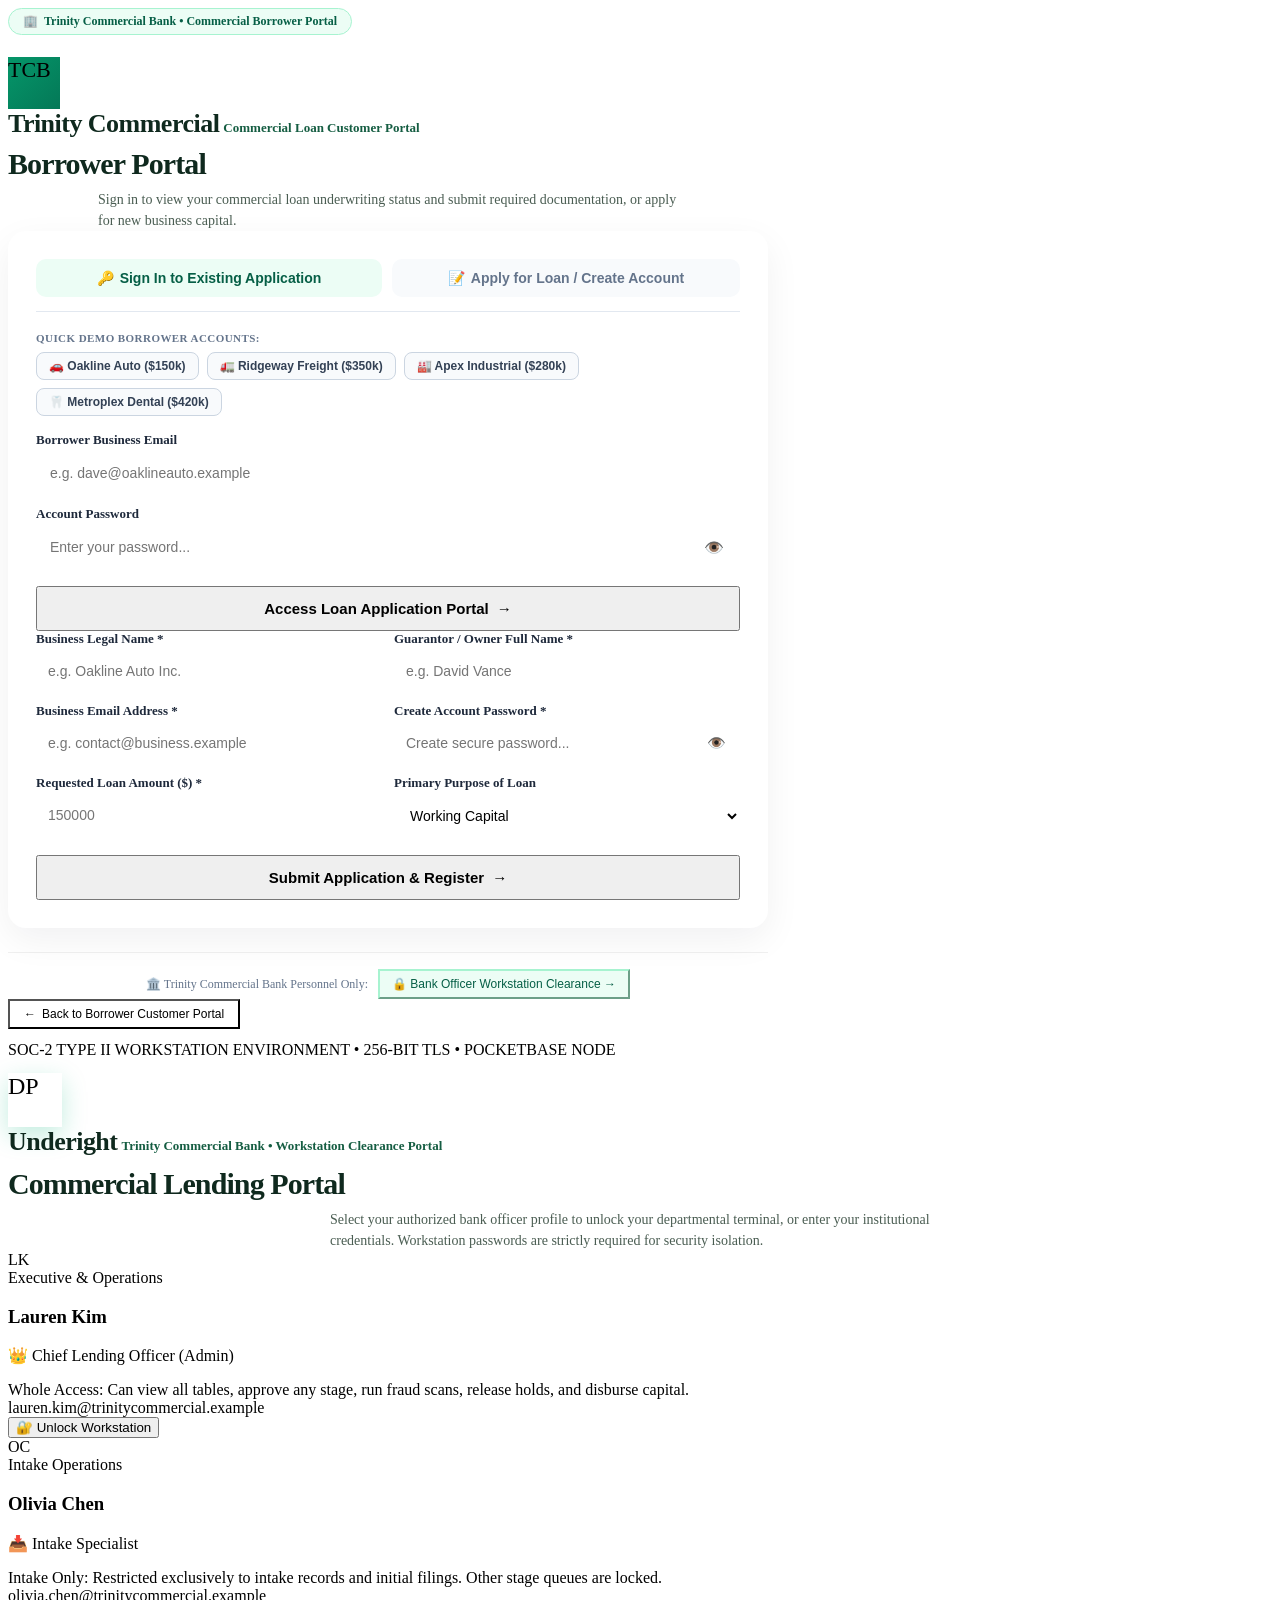
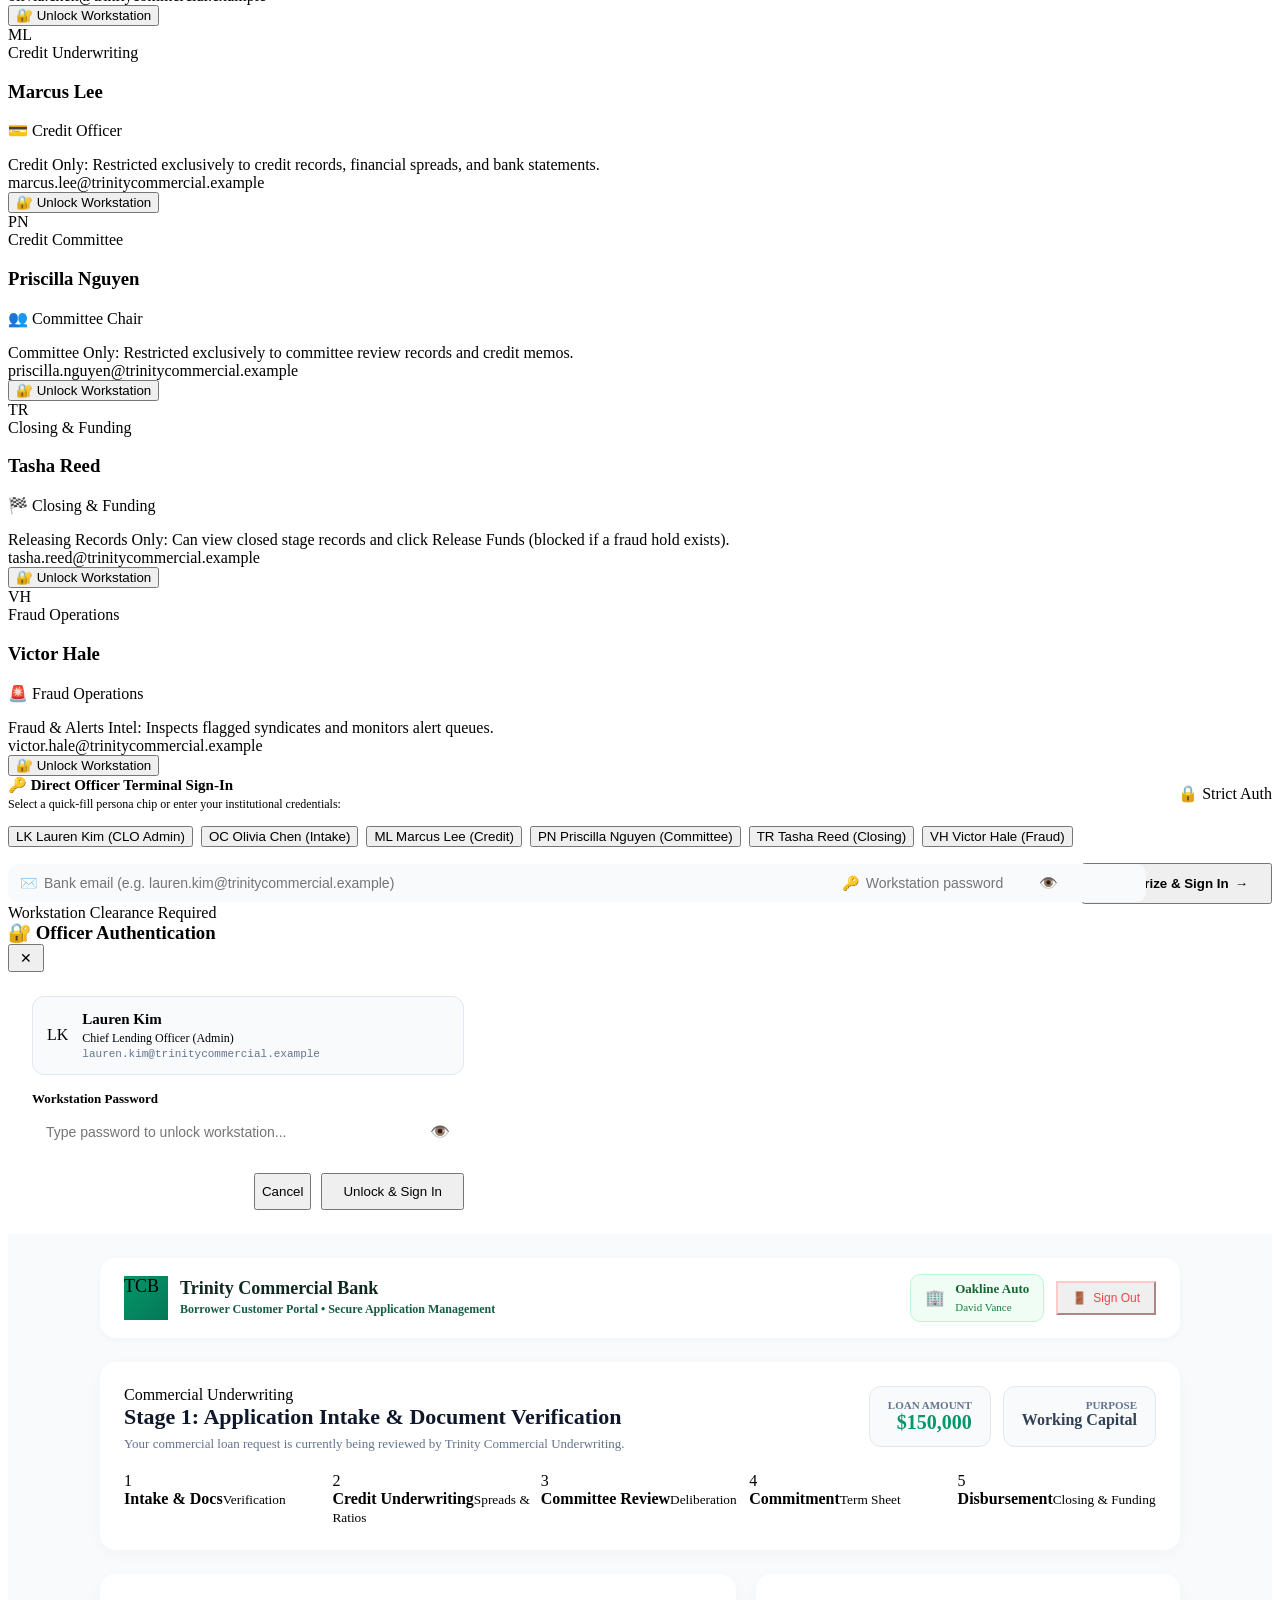
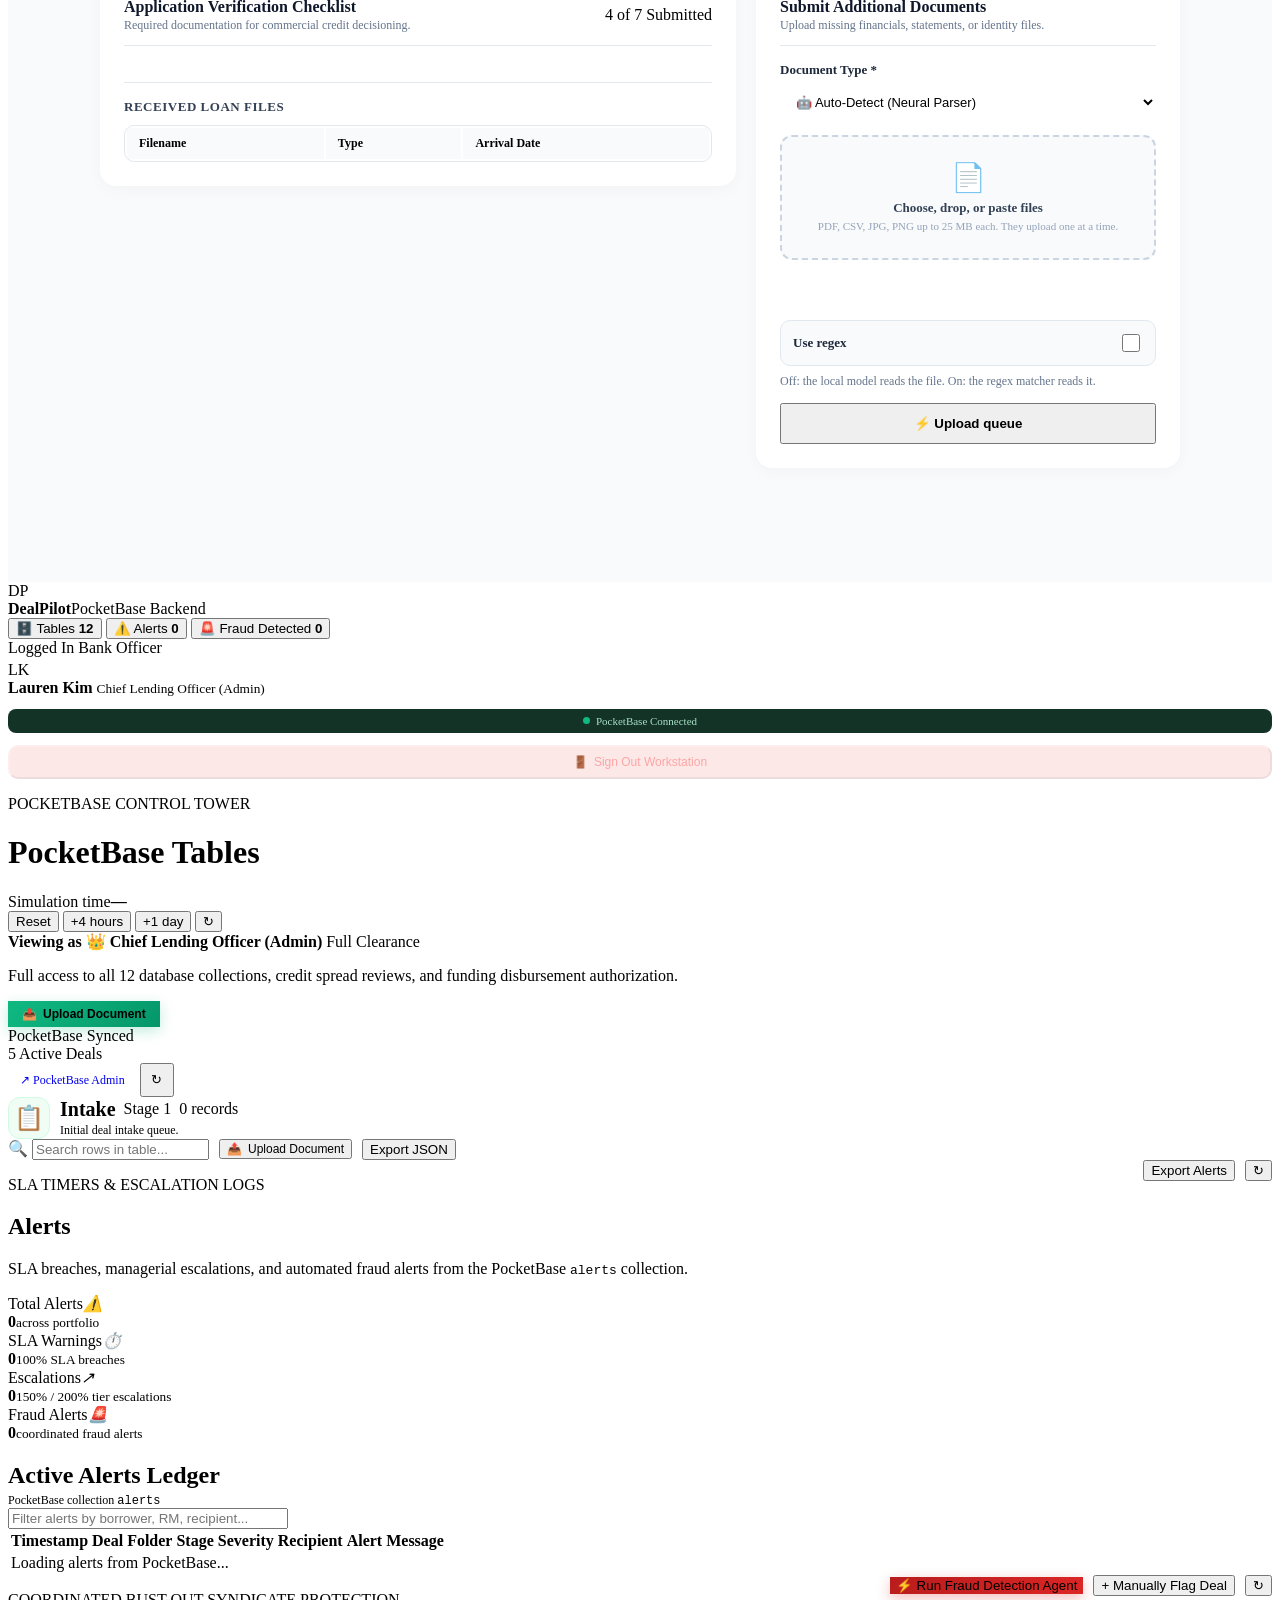
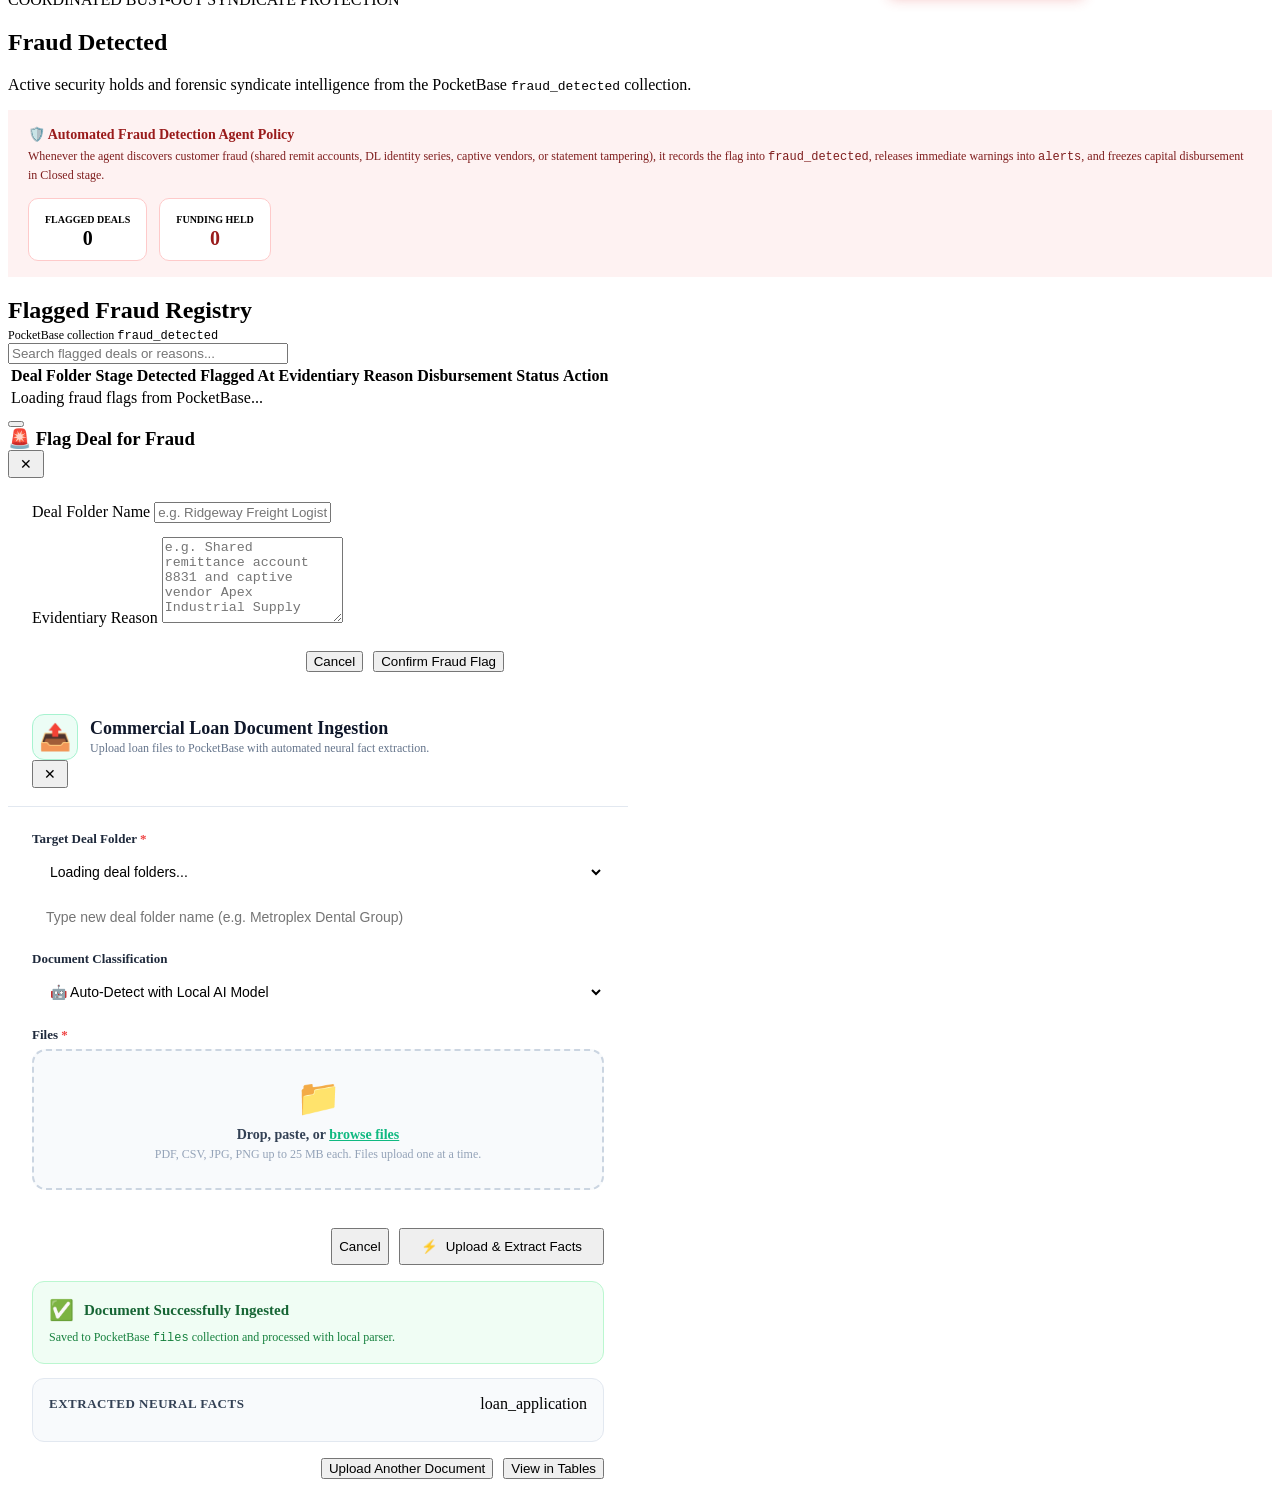
==== commit c16a4ccc: "Let officers move deals from the table and upload a batch of files at once. Add a demo launcher, a r" ====
--- a/web/index.html
+++ b/web/index.html
@@ -68,16 +68,16 @@
             </div>
           </div>
 
-          <form id="form-borrower-login" style="display:flex;flex-direction:column;gap:14px;">
+          <form id="form-borrower-login" autocomplete="on" style="display:flex;flex-direction:column;gap:14px;">
             <label style="display:flex;flex-direction:column;gap:6px;font-size:13px;font-weight:600;color:#1e293b;">
               Borrower Business Email
-              <input id="borrower-login-email" type="email" placeholder="e.g. dave@oaklineauto.example" required style="padding:11px 14px;border:1px solid var(--line);border-radius:10px;font-size:14px;">
+              <input id="borrower-login-email" name="borrower-email" type="email" autocomplete="username" placeholder="e.g. dave@oaklineauto.example" required style="padding:11px 14px;border:1px solid var(--line);border-radius:10px;font-size:14px;">
             </label>
 
             <label style="display:flex;flex-direction:column;gap:6px;font-size:13px;font-weight:600;color:#1e293b;">
               Account Password
               <div style="position:relative;display:flex;align-items:center;">
-                <input id="borrower-login-pass" type="password" placeholder="Enter your password..." required style="padding:11px 40px 11px 14px;border:1px solid var(--line);border-radius:10px;font-size:14px;width:100%;">
+                <input id="borrower-login-pass" name="borrower-password" type="password" autocomplete="current-password" placeholder="Enter your password..." required style="padding:11px 40px 11px 14px;border:1px solid var(--line);border-radius:10px;font-size:14px;width:100%;">
                 <button type="button" id="btn-toggle-borrower-login-pass" style="position:absolute;right:10px;background:none;border:none;cursor:pointer;font-size:16px;color:#64748b;" title="Show/Hide Password">👁️</button>
               </div>
             </label>
@@ -90,7 +90,7 @@
 
         <!-- 2. Register / Apply Tab Content -->
         <div id="borrower-register-pane" class="hidden">
-          <form id="form-borrower-register" style="display:flex;flex-direction:column;gap:14px;">
+          <form id="form-borrower-register" autocomplete="off" style="display:flex;flex-direction:column;gap:14px;">
             <div style="display:grid;grid-template-columns:1fr 1fr;gap:12px;">
               <label style="display:flex;flex-direction:column;gap:6px;font-size:13px;font-weight:600;color:#1e293b;">
                 Business Legal Name *
@@ -112,7 +112,7 @@
               <label style="display:flex;flex-direction:column;gap:6px;font-size:13px;font-weight:600;color:#1e293b;">
                 Create Account Password *
                 <div style="position:relative;display:flex;align-items:center;">
-                  <input id="borrower-reg-pass" type="password" placeholder="Create secure password..." required style="padding:10px 36px 10px 12px;border:1px solid var(--line);border-radius:10px;font-size:14px;width:100%;">
+                  <input id="borrower-reg-pass" name="new-borrower-password" type="password" autocomplete="new-password" placeholder="Create secure password..." required style="padding:10px 36px 10px 12px;border:1px solid var(--line);border-radius:10px;font-size:14px;width:100%;">
                   <button type="button" id="btn-toggle-borrower-reg-pass" style="position:absolute;right:8px;background:none;border:none;cursor:pointer;font-size:15px;color:#64748b;" title="Show/Hide Password">👁️</button>
                 </div>
               </label>
@@ -528,20 +528,21 @@
 
             <!-- Dropzone -->
             <div id="borrower-dropzone" style="border:2px dashed #cbd5e1;border-radius:12px;padding:24px 16px;text-align:center;background:#f8fafc;cursor:pointer;transition:all 0.2s;">
-              <input type="file" id="borrower-file-input" accept=".pdf,.csv,.jpg,.jpeg,.png" style="display:none;">
-              <div id="borrower-dropzone-empty">
-                <span style="font-size:28px;display:block;margin-bottom:6px;">📄</span>
-                <strong style="font-size:13px;color:#334155;display:block;">Choose a file or drag & drop</strong>
-                <small style="color:#94a3b8;font-size:11px;">PDF, CSV, JPG, PNG up to 25 MB</small>
-              </div>
-              <div id="borrower-dropzone-selected" class="hidden" style="display:flex;align-items:center;justify-content:space-between;background:white;padding:8px 12px;border-radius:8px;border:1px solid #e2e8f0;">
-                <span id="borrower-selected-name" style="font-size:12px;font-weight:600;color:#0f172a;overflow:hidden;text-overflow:ellipsis;white-space:nowrap;max-width:180px;">file.pdf</span>
-                <button type="button" id="btn-borrower-remove-file" class="button ghost" style="padding:2px 8px;font-size:11px;color:#ef4444;">✕</button>
-              </div>
-            </div>
+              <input type="file" id="borrower-file-input" accept=".pdf,.csv,.jpg,.jpeg,.png" multiple style="display:none;">
+              <span style="font-size:28px;display:block;margin-bottom:6px;">📄</span>
+              <strong style="font-size:13px;color:#334155;display:block;">Choose, drop, or paste files</strong>
+              <small style="color:#94a3b8;font-size:11px;">PDF, CSV, JPG, PNG up to 25 MB each. They upload one at a time.</small>
+            </div>
+            <ul id="borrower-upload-queue" class="upload-queue hidden"></ul>
+
+            <label style="display:flex;align-items:center;justify-content:space-between;gap:12px;padding:10px 12px;border:1px solid #e2e8f0;border-radius:10px;background:#f8fafc;font-size:13px;font-weight:600;color:#1e293b;">
+              Use regex
+              <input id="borrower-upload-regex" type="checkbox" style="width:18px;height:18px;">
+            </label>
+            <p id="borrower-upload-mode" style="margin:-6px 0 0;font-size:12px;color:#64748b;">Off: the local model reads the file. On: the regex matcher reads it.</p>
 
             <button type="submit" id="btn-borrower-submit-upload" class="button primary" style="padding:11px;font-weight:700;display:flex;align-items:center;justify-content:center;gap:8px;">
-              <span>⚡ Upload Document</span>
+              <span>⚡ Upload queue</span>
             </button>
           </form>
         </section>
@@ -907,26 +908,15 @@
           <!-- Drag and Drop Zone -->
           <div>
             <label style="display:block;font-size:13px;font-weight:600;color:#1e293b;margin-bottom:6px;">
-              Select File <span style="color:#ef4444;">*</span>
+              Files <span style="color:#ef4444;">*</span>
             </label>
             <div id="upload-dropzone" class="upload-dropzone" style="border:2px dashed #cbd5e1;border-radius:14px;padding:26px 20px;text-align:center;background:#f8fafc;cursor:pointer;transition:all 0.2s;">
-              <input type="file" id="upload-file-input" accept=".pdf,.csv,.jpg,.jpeg,.png" style="display:none;">
-              <div id="dropzone-empty-state">
-                <span style="font-size:36px;display:block;margin-bottom:8px;">📁</span>
-                <p style="margin:0 0 4px;font-size:14px;font-weight:600;color:#334155;">Drag & drop loan file here, or <span style="color:#10b981;text-decoration:underline;">browse files</span></p>
-                <p style="margin:0;font-size:12px;color:#94a3b8;">Supports PDF, CSV, JPG, PNG (Max 25 MB)</p>
-              </div>
-              <div id="dropzone-file-state" class="hidden" style="display:flex;align-items:center;justify-content:space-between;padding:10px 14px;background:white;border-radius:10px;border:1px solid #e2e8f0;">
-                <div style="display:flex;align-items:center;gap:10px;text-align:left;">
-                  <span id="upload-file-icon" style="font-size:24px;">📄</span>
-                  <div>
-                    <strong id="upload-file-name" style="font-size:13px;color:#1e293b;display:block;">filename.pdf</strong>
-                    <span id="upload-file-size" style="font-size:11px;color:#64748b;">128 KB</span>
-                  </div>
-                </div>
-                <button type="button" id="btn-remove-file" class="button ghost" style="padding:4px 8px;font-size:12px;color:#ef4444;">Remove</button>
-              </div>
-            </div>
+              <input type="file" id="upload-file-input" accept=".pdf,.csv,.jpg,.jpeg,.png" multiple style="display:none;">
+              <span style="font-size:36px;display:block;margin-bottom:8px;">📁</span>
+              <p style="margin:0 0 4px;font-size:14px;font-weight:600;color:#334155;">Drop, paste, or <span style="color:#10b981;text-decoration:underline;">browse files</span></p>
+              <p style="margin:0;font-size:12px;color:#94a3b8;">PDF, CSV, JPG, PNG up to 25 MB each. Files upload one at a time.</p>
+            </div>
+            <ul id="upload-queue" class="upload-queue hidden"></ul>
           </div>
 
           <!-- Form Actions -->
